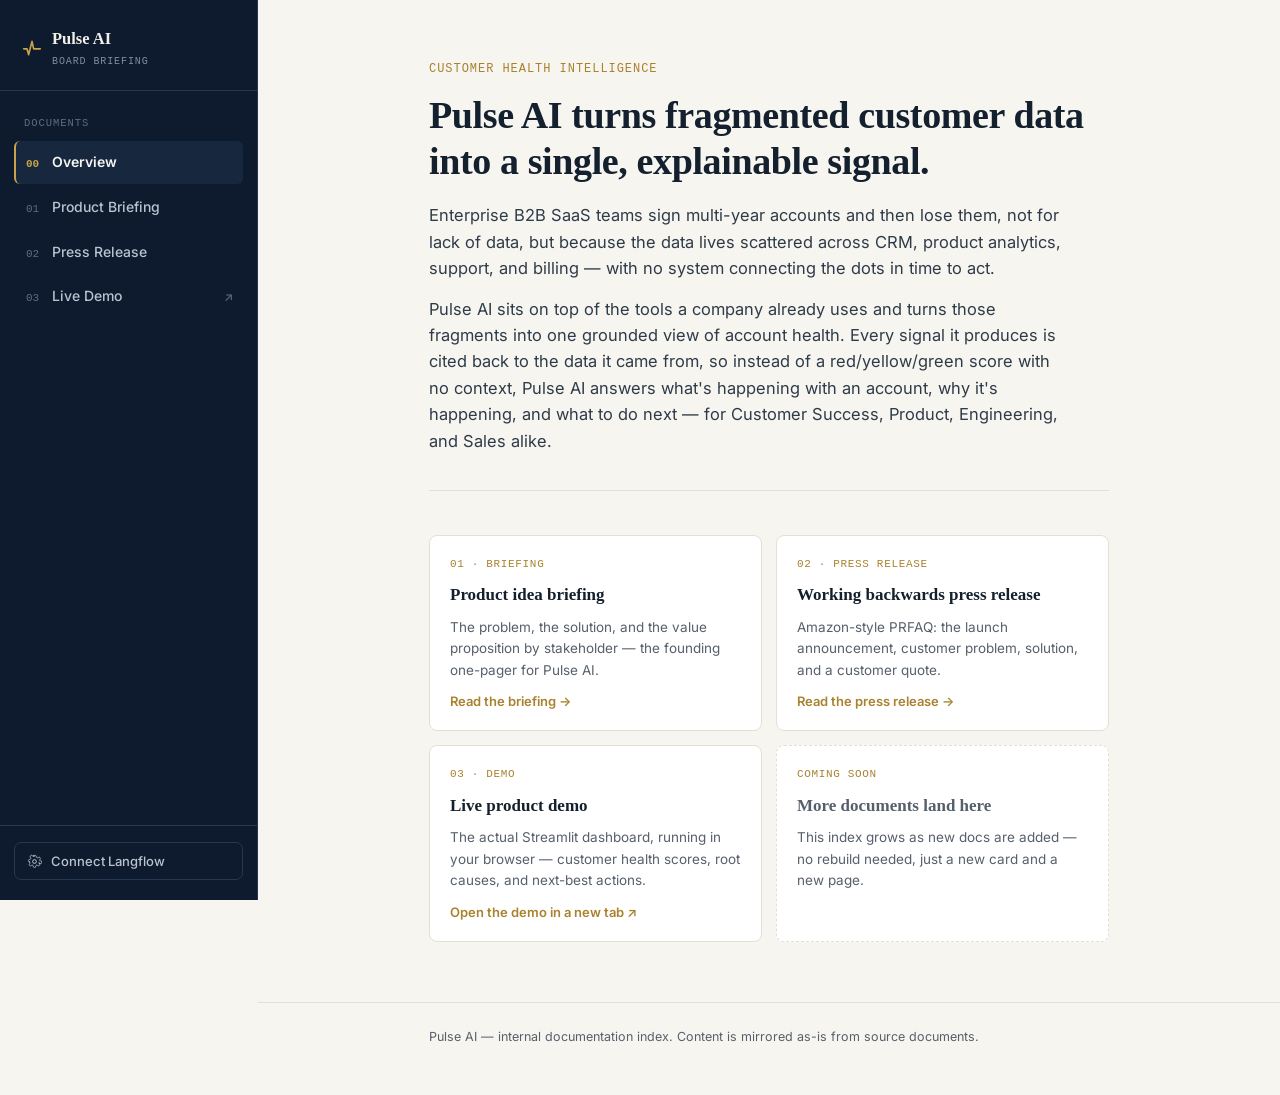
==== index.html @ 13976ab0 "Initial commit — Pulse AI v3.0 - Streamlit dashboard with RAG-backed account health reports - Doc si" ====
<!DOCTYPE html>
<html lang="en">
<head>
<meta charset="UTF-8" />
<meta name="viewport" content="width=device-width, initial-scale=1, shrink-to-fit=no" />
<title>Pulse AI — Board Briefing</title>
<meta name="description" content="Pulse AI is a Customer Health Intelligence platform for enterprise B2B SaaS — product briefing, press release, and live demo." />
<link rel="preconnect" href="https://fonts.googleapis.com">
<link rel="preconnect" href="https://fonts.gstatic.com" crossorigin>
<link href="https://fonts.googleapis.com/css2?family=Inter:wght@400;500;600&display=swap" rel="stylesheet">
<link rel="stylesheet" href="assets/css/style.css" />
</head>
<body>

<div class="mobile-topbar">
  <span class="brand-text">Pulse AI</span>
  <button class="sidebar-toggle" data-sidebar-toggle aria-label="Open navigation">
    <svg width="16" height="16" viewBox="0 0 24 24" fill="none"><path d="M3 6h18M3 12h18M3 18h18" stroke="currentColor" stroke-width="2" stroke-linecap="round"/></svg>
  </button>
</div>

<div class="shell">

  <aside class="sidebar">
    <div class="sidebar-brand">
      <svg class="brand-mark" viewBox="0 0 24 24" fill="none"><path d="M2 13h4l2 7 4-16 2 9h8" stroke-width="2" stroke-linecap="round" stroke-linejoin="round"/></svg>
      <div><span class="brand-text">Pulse AI</span><span class="brand-sub">Board briefing</span></div>
    </div>
    <nav class="sidebar-nav">
      <span class="nav-label">Documents</span>
      <a href="index.html" class="active"><span class="tab-num">00</span> Overview</a>
      <a href="pages/product-briefing.html"><span class="tab-num">01</span> Product Briefing</a>
      <a href="pages/press-release.html"><span class="tab-num">02</span> Press Release</a>
      <a href="app/stlite-runtime.html" target="_blank" rel="noopener"><span class="tab-num">03</span> Live Demo <span class="ext-ico">↗</span></a>
    </nav>
    <div class="sidebar-footer">
      <button class="settings-btn" data-settings-open type="button">
        <svg viewBox="0 0 24 24" fill="none"><circle cx="12" cy="12" r="3" stroke-width="1.6"/><path d="M19.4 13.5a1.7 1.7 0 0 0 .34 1.87l.06.06a2 2 0 1 1-2.83 2.83l-.06-.06a1.7 1.7 0 0 0-1.87-.34 1.7 1.7 0 0 0-1 1.56V19.6a2 2 0 1 1-4 0v-.1a1.7 1.7 0 0 0-1.1-1.56 1.7 1.7 0 0 0-1.87.34l-.06.06a2 2 0 1 1-2.83-2.83l.06-.06a1.7 1.7 0 0 0 .34-1.87 1.7 1.7 0 0 0-1.56-1H4.4a2 2 0 1 1 0-4h.1a1.7 1.7 0 0 0 1.56-1.1 1.7 1.7 0 0 0-.34-1.87l-.06-.06a2 2 0 1 1 2.83-2.83l.06.06a1.7 1.7 0 0 0 1.87.34H10a1.7 1.7 0 0 0 1-1.56V4.4a2 2 0 1 1 4 0v.1a1.7 1.7 0 0 0 1 1.56 1.7 1.7 0 0 0 1.87-.34l.06-.06a2 2 0 1 1 2.83 2.83l-.06.06a1.7 1.7 0 0 0-.34 1.87V10a1.7 1.7 0 0 0 1.56 1h.1a2 2 0 1 1 0 4h-.1a1.7 1.7 0 0 0-1.56 1Z" stroke-width="1.3"/></svg>
        Connect Langflow
      </button>
    </div>
  </aside>

  <main class="content">
    <div class="content-wrap">

      <div class="hero">
        <p class="eyebrow">Customer health intelligence</p>
        <h1>Pulse AI turns fragmented customer data into a single, explainable signal.</h1>
        <div class="overview-copy">
          <p>Enterprise B2B SaaS teams sign multi-year accounts and then lose them, not for lack of data, but because the data lives scattered across CRM, product analytics, support, and billing — with no system connecting the dots in time to act.</p>
          <p>Pulse AI sits on top of the tools a company already uses and turns those fragments into one grounded view of account health. Every signal it produces is cited back to the data it came from, so instead of a red/yellow/green score with no context, Pulse AI answers what's happening with an account, why it's happening, and what to do next — for Customer Success, Product, Engineering, and Sales alike.</p>
        </div>
        <hr class="hero-rule" />
      </div>

      <div class="doc-grid">
        <div class="doc-card">
          <span class="doc-kicker">01 · Briefing</span>
          <h3>Product idea briefing</h3>
          <p>The problem, the solution, and the value proposition by stakeholder — the founding one-pager for Pulse AI.</p>
          <span class="go">Read the briefing →</span>
          <a class="card-hit" href="pages/product-briefing.html" aria-label="Open product idea briefing"></a>
        </div>

        <div class="doc-card">
          <span class="doc-kicker">02 · Press release</span>
          <h3>Working backwards press release</h3>
          <p>Amazon-style PRFAQ: the launch announcement, customer problem, solution, and a customer quote.</p>
          <span class="go">Read the press release →</span>
          <a class="card-hit" href="pages/press-release.html" aria-label="Open working backwards press release"></a>
        </div>

        <div class="doc-card">
          <span class="doc-kicker">03 · Demo</span>
          <h3>Live product demo</h3>
          <p>The actual Streamlit dashboard, running in your browser — customer health scores, root causes, and next-best actions.</p>
          <span class="go">Open the demo in a new tab ↗</span>
          <a class="card-hit" href="app/stlite-runtime.html" target="_blank" rel="noopener" aria-label="Open live demo in a new tab"></a>
        </div>

        <div class="doc-card coming-soon">
          <span class="doc-kicker">Coming soon</span>
          <h3>More documents land here</h3>
          <p>This index grows as new docs are added — no rebuild needed, just a new card and a new page.</p>
        </div>
      </div>

    </div>

    <footer class="page-footer">
      <div class="content-wrap">Pulse AI — internal documentation index. Content is mirrored as-is from source documents.</div>
    </footer>
  </main>

</div>

<div class="modal-overlay" id="settings-overlay">
  <div class="modal">
    <div class="modal-head">
      <div>
        <h2>Connect Langflow</h2>
        <p>Point the live demo at your own Langflow instance so account summaries load for you.</p>
      </div>
      <button class="modal-close" data-settings-close aria-label="Close">&times;</button>
    </div>
    <div class="modal-body">
      <ol class="setup-steps">
        <li>Install and run Langflow locally (or on a server you control): <code>pip install langflow</code> then <code>langflow run</code>.</li>
        <li>Import the Pulse AI flow(s) and copy each flow's <strong>run URL</strong> — e.g. <code>http://localhost:7860/api/v1/run/&lt;flow-id&gt;</code> — one for the account summary flow, one for the portfolio flow.</li>
        <li>Copy your Langflow <strong>API key</strong> from Langflow's Settings → API Keys.</li>
        <li>In your Langflow instance, allow cross-origin requests (CORS) from this page's origin — otherwise your browser will block the calls.</li>
        <li>Paste all three values below and save. This only changes the app in your browser's memory, for this browser, and is never sent anywhere but your own Langflow server.</li>
      </ol>
      <div class="field-row">
        <div class="field">
          <label for="set-lf-url">Account-summary run URL</label>
          <input id="set-lf-url" type="text" placeholder="http://localhost:7860/api/v1/run/&lt;flow-id&gt;" />
        </div>
        <div class="field">
          <label for="set-lf-portfolio-url">Portfolio run URL</label>
          <input id="set-lf-portfolio-url" type="text" placeholder="http://localhost:7860/api/v1/run/&lt;flow-id&gt;" />
        </div>
      </div>
      <div class="field-row">
        <div class="field">
          <label for="set-lf-key">Langflow API key
            <span class="field-hint">Stored only in this browser's local storage — never sent to us.</span>
          </label>
          <input id="set-lf-key" type="password" placeholder="sk-..." autocomplete="off" />
        </div>
      </div>
    </div>
    <div class="modal-foot">
      <button class="btn primary" id="settings-save" type="button">Save connection</button>
      <button class="btn" id="settings-clear" type="button">Clear</button>
      <span class="settings-status" id="settings-modal-status"></span>
    </div>
  </div>
</div>

<script src="assets/js/site.js"></script>
</body>
</html>
---- assets/css/style.css ----
/* =========================================================================
   Pulse AI — Board Briefing theme
   Palette: deep navy binder, warm paper content, muted brass accent
   ========================================================================= */

:root {
  --navy:        #0E1B2E;
  --navy-soft:   #16273E;
  --navy-line:   #24384F;
  --paper:       #F7F5F0;
  --card:        #FFFFFF;
  --line:        #E2DFD5;
  --ink:         #14202E;
  --ink-soft:    #56606C;
  --brass:       #A9822F;
  --brass-soft:  #C9A24B;
  --brass-bg:    #FBF4E3;
  --slate:       #4A5A6B;
  --green-ok:    #1F7A5C;
  --red-risk:    #A23B2E;
  --amber:       #B0791E;

  --font-display: 'Georgia', 'Times New Roman', serif;
  --font-body:    'Inter', 'Segoe UI', sans-serif;
  --font-mono:    ui-monospace, 'Cascadia Code', 'Consolas', monospace;

  --sidebar-w: 258px;
}

* { box-sizing: border-box; }
html { scroll-behavior: smooth; }

body {
  margin: 0;
  background: var(--paper);
  color: var(--ink);
  font-family: var(--font-body);
  line-height: 1.6;
  -webkit-font-smoothing: antialiased;
}

a { color: var(--brass); text-decoration: none; }
a:hover { text-decoration: underline; }

button { font-family: inherit; }

/* ---------- shell / sidebar ---------- */
.shell {
  display: flex;
  min-height: 100vh;
}

.sidebar {
  width: var(--sidebar-w);
  flex-shrink: 0;
  background: var(--navy);
  color: #C9D3DE;
  position: sticky;
  top: 0;
  height: 100vh;
  display: flex;
  flex-direction: column;
  border-right: 1px solid var(--navy-line);
}

.sidebar-brand {
  display: flex;
  align-items: center;
  gap: 10px;
  padding: 26px 22px 20px;
  border-bottom: 1px solid var(--navy-line);
}
.brand-mark { width: 20px; height: 20px; flex-shrink: 0; }
.brand-mark path { stroke: var(--brass-soft); }
.sidebar-brand .brand-text {
  font-family: var(--font-display);
  font-weight: 600;
  font-size: 16.5px;
  color: #F2EFE8;
  line-height: 1.2;
}
.sidebar-brand .brand-sub {
  display: block;
  font-family: var(--font-mono);
  font-size: 10px;
  letter-spacing: 0.09em;
  text-transform: uppercase;
  color: #7E8CA0;
  margin-top: 2px;
}

.sidebar-nav {
  padding: 18px 14px;
  display: flex;
  flex-direction: column;
  gap: 2px;
}
.sidebar-nav .nav-label {
  font-family: var(--font-mono);
  font-size: 10.5px;
  letter-spacing: 0.09em;
  text-transform: uppercase;
  color: #5D6C81;
  padding: 6px 10px 8px;
}
.sidebar-nav a {
  display: flex;
  align-items: baseline;
  gap: 10px;
  color: #B9C3D1;
  font-size: 14px;
  font-weight: 500;
  padding: 10px 10px;
  border-radius: 6px;
  border-left: 2px solid transparent;
}
.sidebar-nav a .tab-num {
  font-family: var(--font-mono);
  font-size: 11px;
  color: #5D6C81;
  min-width: 16px;
}
.sidebar-nav a .ext-ico {
  margin-left: auto;
  font-size: 12px;
  color: #5D6C81;
}
.sidebar-nav a:hover .ext-ico { color: #B9C3D1; }
.sidebar-nav a:hover {
  background: var(--navy-soft);
  text-decoration: none;
  color: #F2EFE8;
}
.sidebar-nav a.active {
  background: var(--navy-soft);
  border-left-color: var(--brass-soft);
  color: #F7F5F0;
  font-weight: 600;
}
.sidebar-nav a.active .tab-num { color: var(--brass-soft); }

.sidebar-footer {
  margin-top: auto;
  padding: 16px 14px 20px;
  border-top: 1px solid var(--navy-line);
}
.settings-btn {
  width: 100%;
  display: flex;
  align-items: center;
  gap: 9px;
  background: transparent;
  border: 1px solid var(--navy-line);
  color: #B9C3D1;
  font-size: 13px;
  font-weight: 500;
  padding: 10px 12px;
  border-radius: 7px;
  cursor: pointer;
}
.settings-btn:hover { border-color: var(--brass-soft); color: #F2EFE8; }
.settings-btn svg { width: 15px; height: 15px; flex-shrink: 0; }
.settings-btn svg path, .settings-btn svg circle { stroke: currentColor; }

.sidebar-toggle {
  display: none;
}

/* ---------- content column ---------- */
.content {
  flex: 1;
  min-width: 0;
}
.content-wrap {
  max-width: 760px;
  margin: 0 auto;
  padding: 0 40px;
}
.content-wrap.demo-page {
  max-width: 1180px;
}

.mobile-topbar {
  display: none;
}

/* ---------- overview hero ---------- */
.hero { padding: 60px 0 36px; }
.eyebrow {
  font-family: var(--font-mono);
  font-size: 12px;
  letter-spacing: 0.08em;
  text-transform: uppercase;
  color: var(--brass);
  margin: 0 0 14px;
}
.hero h1 {
  font-family: var(--font-display);
  font-size: 38px;
  font-weight: 600;
  line-height: 1.2;
  margin: 0 0 18px;
  letter-spacing: -0.01em;
  color: var(--ink);
}
.hero .overview-copy p {
  font-size: 16.5px;
  color: #2E3B48;
  max-width: 64ch;
  margin: 0 0 14px;
}
.hero .overview-copy p:last-child { margin-bottom: 0; }
.hero-rule {
  border: none;
  border-top: 1px solid var(--line);
  margin: 36px 0 0;
}

/* ---------- stat strip on overview ---------- */
.stat-strip {
  display: grid;
  grid-template-columns: repeat(auto-fit, minmax(150px, 1fr));
  gap: 1px;
  background: var(--line);
  border: 1px solid var(--line);
  margin: 32px 0 8px;
  border-radius: 4px;
  overflow: hidden;
}
.stat-strip .stat {
  background: var(--card);
  padding: 18px 20px;
}
.stat .stat-num {
  font-family: var(--font-display);
  font-size: 24px;
  font-weight: 600;
  color: var(--ink);
}
.stat .stat-label {
  font-size: 12.5px;
  color: var(--ink-soft);
  margin-top: 4px;
}

/* ---------- doc index cards (overview) ---------- */
.doc-grid {
  display: grid;
  grid-template-columns: repeat(auto-fit, minmax(300px, 1fr));
  gap: 14px;
  margin: 8px 0 60px;
}
.doc-card {
  position: relative;
  background: var(--card);
  border: 1px solid var(--line);
  border-radius: 8px;
  padding: 20px 20px 18px;
  display: flex;
  flex-direction: column;
  gap: 8px;
  transition: border-color 0.15s ease, transform 0.15s ease;
}
.doc-card:hover { border-color: var(--brass-soft); transform: translateY(-1px); }
.doc-kicker {
  font-family: var(--font-mono);
  font-size: 11px;
  letter-spacing: 0.06em;
  text-transform: uppercase;
  color: var(--brass);
}
.doc-card h3 {
  font-family: var(--font-display);
  font-size: 17px;
  font-weight: 600;
  margin: 0;
  color: var(--ink);
}
.doc-card p { font-size: 13.5px; color: var(--ink-soft); margin: 0; flex-grow: 1; }
.doc-card .go { font-size: 13px; font-weight: 600; color: var(--brass); margin-top: 2px; }
.doc-card a.card-hit { position: absolute; inset: 0; }
.doc-card.coming-soon { border-style: dashed; color: var(--ink-soft); }
.doc-card.coming-soon h3 { color: var(--ink-soft); }

/* ---------- document page (briefing / press release) ---------- */
.doc-page { padding: 0 0 90px; }

.doc-cover {
  padding: 44px 0 26px;
  border-bottom: 2px solid var(--navy);
  margin-bottom: 8px;
}
.doc-cover .doc-kicker { margin-bottom: 12px; }
.doc-cover h1 {
  font-family: var(--font-display);
  font-size: 27px;
  font-weight: 600;
  margin: 0 0 10px;
  color: var(--ink);
  line-height: 1.3;
}
.doc-meta {
  font-size: 12.5px;
  color: var(--ink-soft);
  font-family: var(--font-mono);
}
.doc-meta code {
  font-family: var(--font-mono);
  background: var(--brass-bg);
  padding: 1px 5px;
  border-radius: 3px;
}

/* mini table of contents */
.doc-toc {
  background: var(--card);
  border: 1px solid var(--line);
  border-radius: 8px;
  padding: 16px 20px;
  margin: 26px 0 8px;
}
.doc-toc .toc-label {
  font-family: var(--font-mono);
  font-size: 10.5px;
  letter-spacing: 0.08em;
  text-transform: uppercase;
  color: var(--ink-soft);
  margin: 0 0 10px;
}
.doc-toc ol { margin: 0; padding-left: 0; list-style: none; }
.doc-toc li { margin: 0; }
.doc-toc a {
  display: block;
  padding: 5px 0;
  font-size: 14px;
  color: var(--ink);
  font-weight: 500;
}
.doc-toc a:hover { color: var(--brass); text-decoration: none; }

.doc-body { font-size: 16px; padding-top: 8px; }
.doc-body .doc-title-block {
  padding: 4px 0 8px;
  margin-bottom: 6px;
}
.doc-body .doc-title-block .dt-title {
  font-family: var(--font-display);
  font-size: 15px;
  font-weight: 600;
  color: var(--ink-soft);
}
.doc-body .doc-title-block .dt-sub {
  font-size: 13.5px;
  color: var(--ink-soft);
  font-style: italic;
}

.doc-body h2 {
  font-family: var(--font-display);
  font-size: 22px;
  font-weight: 600;
  color: var(--ink);
  margin: 2.4em 0 0.7em;
  padding-top: 0.6em;
  border-top: 1px solid var(--line);
  scroll-margin-top: 20px;
}
.doc-body > h2:first-of-type { border-top: none; padding-top: 0; margin-top: 1.2em; }
.doc-body h3 {
  font-family: var(--font-display);
  font-size: 17px;
  font-weight: 600;
  color: var(--ink);
  margin: 1.8em 0 0.6em;
  scroll-margin-top: 20px;
}
.doc-body p { margin: 1em 0; color: #24344A; }
.doc-body strong { color: var(--ink); }
.doc-body ul, .doc-body ol { padding-left: 1.3em; }
.doc-body li { margin: 0.6em 0; }
.doc-body li strong { color: var(--ink); }

.doc-body table {
  width: 100%;
  border-collapse: collapse;
  margin: 1.6em 0;
  font-size: 13.5px;
  border: 1px solid var(--line);
}
.doc-body th, .doc-body td {
  border: 1px solid var(--line);
  padding: 11px 13px;
  text-align: left;
  vertical-align: top;
}
.doc-body th {
  background: var(--navy);
  color: #F2EFE8;
  font-family: var(--font-display);
  font-weight: 600;
  border-color: var(--navy);
}
.doc-body tr:nth-child(even) td { background: #FBFAF6; }

.doc-body blockquote {
  border-left: 3px solid var(--brass-soft);
  margin: 1.8em 0;
  padding: 0.3em 0 0.3em 1.3em;
  color: var(--ink);
  font-family: var(--font-display);
  font-size: 17px;
  font-style: italic;
}
.doc-body blockquote strong { display: block; margin-top: 0.6em; font-family: var(--font-body); font-size: 13.5px; font-style: normal; color: var(--ink-soft); }

.doc-body hr { border: none; border-top: 1px solid var(--line); margin: 2.4em 0; }
.doc-body code {
  font-family: var(--font-mono);
  background: var(--brass-bg);
  padding: 0.15em 0.4em;
  border-radius: 4px;
  font-size: 0.9em;
}

.press-headline {
  font-family: var(--font-display);
  font-size: 20px;
  font-weight: 600;
  color: var(--ink);
  line-height: 1.4;
  margin: 1.2em 0 1em;
  padding: 4px 0 4px 16px;
  border-left: 3px solid var(--navy);
}

/* appendix / collapsible */
.doc-appendix {
  margin-top: 2.4em;
  border: 1px solid var(--line);
  border-radius: 8px;
  background: var(--card);
  overflow: hidden;
}
.doc-appendix summary {
  cursor: pointer;
  list-style: none;
  padding: 15px 18px;
  font-family: var(--font-display);
  font-weight: 600;
  font-size: 15px;
  color: var(--ink);
  display: flex;
  align-items: center;
  justify-content: space-between;
  background: var(--paper);
}
.doc-appendix summary::-webkit-details-marker { display: none; }
.doc-appendix summary .caret { font-size: 12px; color: var(--ink-soft); transition: transform 0.15s ease; }
.doc-appendix[open] summary .caret { transform: rotate(90deg); }
.doc-appendix summary .hint { font-family: var(--font-body); font-weight: 400; font-size: 12.5px; color: var(--ink-soft); }
.doc-appendix .appendix-body { padding: 6px 22px 22px; font-size: 14px; }
.doc-appendix .appendix-body p { margin: 0.8em 0; color: #3A4756; }
.doc-appendix .appendix-body h2:first-of-type { display: none; }

.source-note {
  margin-top: 44px;
  padding: 14px 16px;
  background: var(--card);
  border: 1px solid var(--line);
  border-radius: 8px;
  font-size: 13px;
  color: var(--ink-soft);
  display: flex;
  gap: 10px;
  align-items: flex-start;
}

/* ---------- badges / buttons ---------- */
.btn {
  display: inline-flex;
  align-items: center;
  gap: 6px;
  font-size: 14px;
  font-weight: 600;
  padding: 10px 18px;
  border-radius: 6px;
  border: 1px solid var(--line);
  background: var(--card);
  color: var(--ink);
  cursor: pointer;
}
.btn:hover { border-color: var(--brass-soft); text-decoration: none; color: var(--brass); }
.btn.primary {
  background: var(--navy);
  border-color: var(--navy);
  color: #fff;
}
.btn.primary:hover { background: #1B3050; border-color: #1B3050; color: #fff; }
.btn:disabled { opacity: 0.55; cursor: default; }

.tag {
  display: inline-block;
  font-family: var(--font-mono);
  font-size: 11px;
  padding: 3px 8px;
  border-radius: 5px;
  background: var(--brass-bg);
  color: var(--brass);
  border: 1px solid #EEDCAE;
}
.tag.warn { background: #FDEFE9; color: #8A3A1F; border-color: #F4C7AE; }

/* ---------- footer ---------- */
.page-footer {
  border-top: 1px solid var(--line);
  padding: 24px 0 48px;
  font-size: 12.5px;
  color: var(--ink-soft);
}

/* ---------- demo page ---------- */
.callout {
  background: var(--card);
  border: 1px solid var(--line);
  border-left: 3px solid var(--amber);
  border-radius: 6px;
  padding: 16px 18px;
  font-size: 14px;
  color: #4A3A1F;
  margin: 22px 0;
}
.callout.info { border-left-color: var(--green-ok); color: #1A3F32; }

.demo-launch {
  background: var(--card);
  border: 1px solid var(--line);
  border-radius: 10px;
  padding: 46px 30px;
  text-align: center;
  margin: 26px auto;
  max-width: 640px;
}
.demo-launch .launch-icon {
  width: 42px; height: 42px;
  margin: 0 auto 16px;
  color: var(--navy);
}
.demo-launch h3 {
  font-family: var(--font-display);
  font-size: 19px;
  margin: 0 0 8px;
  color: var(--ink);
}
.demo-launch p {
  font-size: 14px;
  color: var(--ink-soft);
  max-width: 46ch;
  margin: 0 auto 20px;
}
.demo-launch-actions {
  display: flex;
  align-items: center;
  justify-content: center;
  gap: 10px;
  flex-wrap: wrap;
}
.demo-launch .btn.primary { padding: 12px 26px; font-size: 14.5px; }
.demo-launch .btn { padding: 12px 20px; font-size: 14px; }
.demo-launch .launch-note { display: block; margin-top: 14px; font-size: 12px; color: var(--ink-soft); }

.frame-toolbar {
  display: flex;
  justify-content: flex-end;
  margin: 0 0 8px;
}
.frame-toolbar .btn { padding: 8px 14px; font-size: 13px; }

.stlite-frame {
  border: 1px solid var(--line);
  border-radius: 10px;
  overflow: hidden;
  background: #fff;
  display: none;
}
.stlite-frame.is-visible { display: block; }
.stlite-iframe {
  width: 100%;
  height: 88vh;
  min-height: 780px;
  border: 0;
  display: block;
  background: #0E1B2E;
}
.stlite-iframe:fullscreen { min-height: 100vh; }
.stlite-loading {
  display: flex;
  flex-direction: column;
  align-items: center;
  justify-content: center;
  min-height: 340px;
  color: var(--ink-soft);
  font-size: 14px;
  gap: 12px;
  padding: 20px;
  text-align: center;
}
.stlite-loading .dot-pulse-row { display: flex; gap: 6px; }
.dot-pulse {
  width: 8px; height: 8px; border-radius: 50%;
  background: var(--brass);
  animation: dotpulse 1s ease-in-out infinite;
}
.dot-pulse:nth-child(2) { animation-delay: 0.15s; }
.dot-pulse:nth-child(3) { animation-delay: 0.3s; }
@keyframes dotpulse {
  0%, 100% { opacity: 0.3; transform: scale(0.8); }
  50% { opacity: 1; transform: scale(1.1); }
}
.stlite-loading .step-label { font-family: var(--font-mono); font-size: 12px; }

/* ---------- settings modal ---------- */
.modal-overlay {
  display: none;
  position: fixed;
  inset: 0;
  background: rgba(14, 27, 46, 0.55);
  z-index: 100;
  align-items: flex-start;
  justify-content: center;
  padding: 6vh 20px;
  overflow-y: auto;
}
.modal-overlay.is-open { display: flex; }
.modal {
  background: var(--card);
  border-radius: 12px;
  width: 100%;
  max-width: 560px;
  box-shadow: 0 20px 60px rgba(0,0,0,0.3);
  overflow: hidden;
}
.modal-head {
  display: flex;
  align-items: flex-start;
  justify-content: space-between;
  padding: 22px 24px 16px;
  border-bottom: 1px solid var(--line);
}
.modal-head h2 {
  font-family: var(--font-display);
  font-size: 19px;
  margin: 0 0 4px;
  color: var(--ink);
}
.modal-head p { font-size: 13px; color: var(--ink-soft); margin: 0; max-width: 42ch; }
.modal-close {
  background: none; border: none; cursor: pointer;
  color: var(--ink-soft); font-size: 20px; line-height: 1;
  padding: 4px;
}
.modal-close:hover { color: var(--ink); }
.modal-body { padding: 20px 24px 8px; max-height: 62vh; overflow-y: auto; }
.modal-foot {
  display: flex; align-items: center; gap: 10px;
  padding: 16px 24px 22px;
  border-top: 1px solid var(--line);
}

.setup-steps {
  background: var(--paper);
  border: 1px solid var(--line);
  border-radius: 8px;
  padding: 14px 16px 14px 34px;
  margin: 0 0 20px;
  font-size: 13px;
  color: #2E3B48;
}
.setup-steps li { margin: 6px 0; }
.setup-steps code {
  font-family: var(--font-mono);
  background: var(--brass-bg);
  padding: 1px 5px;
  border-radius: 3px;
  font-size: 0.92em;
}

.field-row { display: flex; gap: 12px; flex-wrap: wrap; margin-bottom: 14px; }
.field { flex: 1 1 260px; }
.field label {
  display: block;
  font-size: 12.5px;
  font-weight: 600;
  color: var(--slate);
  margin-bottom: 5px;
}
.field .field-hint { display: block; font-weight: 400; font-size: 11.5px; color: var(--ink-soft); margin-top: 3px; }
.field input {
  width: 100%;
  padding: 10px 11px;
  border: 1px solid var(--line);
  border-radius: 6px;
  font-size: 13px;
  font-family: var(--font-mono);
  background: var(--paper);
  color: var(--ink);
}
.field input:focus { outline: 2px solid var(--brass-soft); outline-offset: 1px; }
.settings-status { font-size: 13px; color: var(--ink-soft); }
.settings-status.ok { color: var(--green-ok); }

@media (max-width: 900px) {
  .shell { display: block; }
  .sidebar {
    position: fixed;
    left: 0; top: 0; bottom: 0;
    transform: translateX(-100%);
    transition: transform 0.2s ease;
    z-index: 90;
    width: 260px;
  }
  .sidebar.is-open { transform: translateX(0); }
  .mobile-topbar {
    display: flex;
    align-items: center;
    justify-content: space-between;
    background: var(--navy);
    color: #F2EFE8;
    padding: 14px 18px;
    position: sticky;
    top: 0;
    z-index: 40;
  }
  .mobile-topbar .brand-text { font-family: var(--font-display); font-weight: 600; font-size: 15px; }
  .sidebar-toggle {
    display: inline-flex;
    align-items: center;
    justify-content: center;
    background: transparent;
    border: 1px solid var(--navy-line);
    color: #F2EFE8;
    border-radius: 6px;
    width: 34px; height: 34px;
    cursor: pointer;
  }
  .content-wrap { padding: 0 22px; }
  .hero h1 { font-size: 30px; }
}
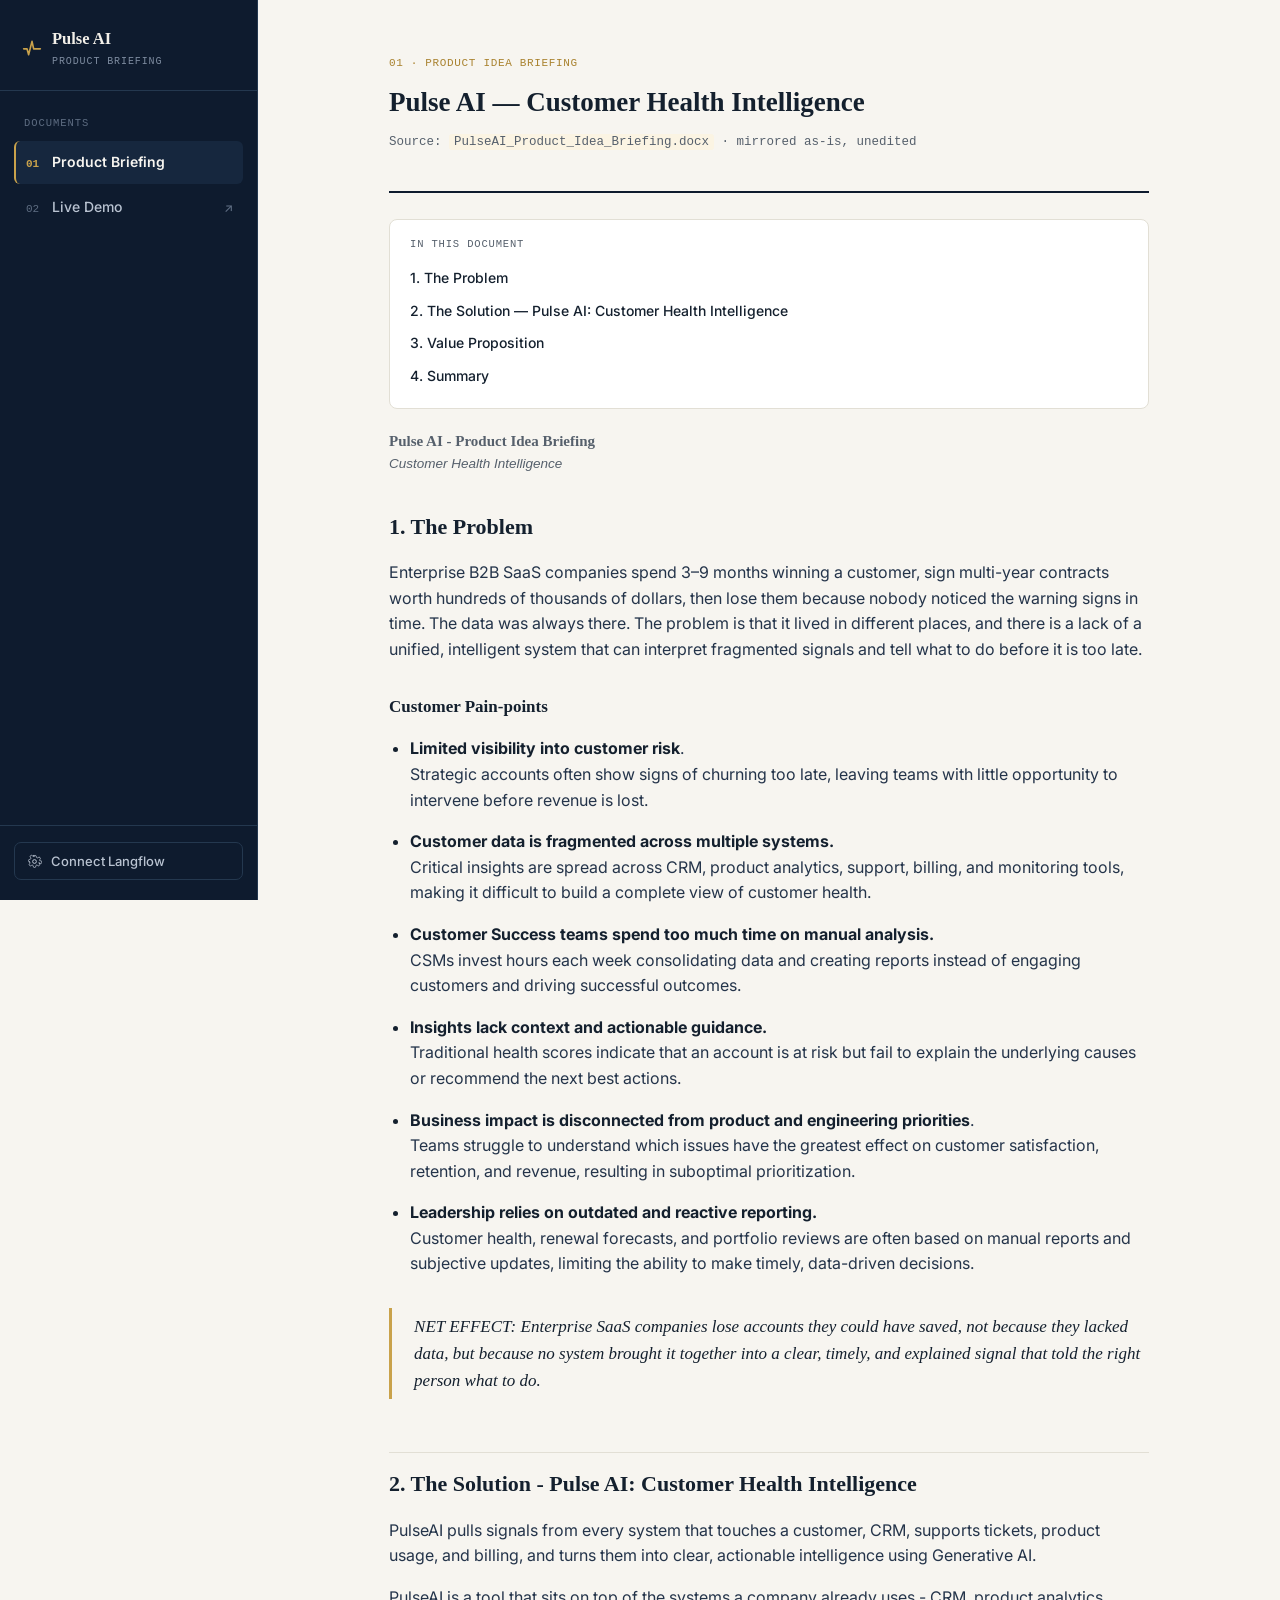
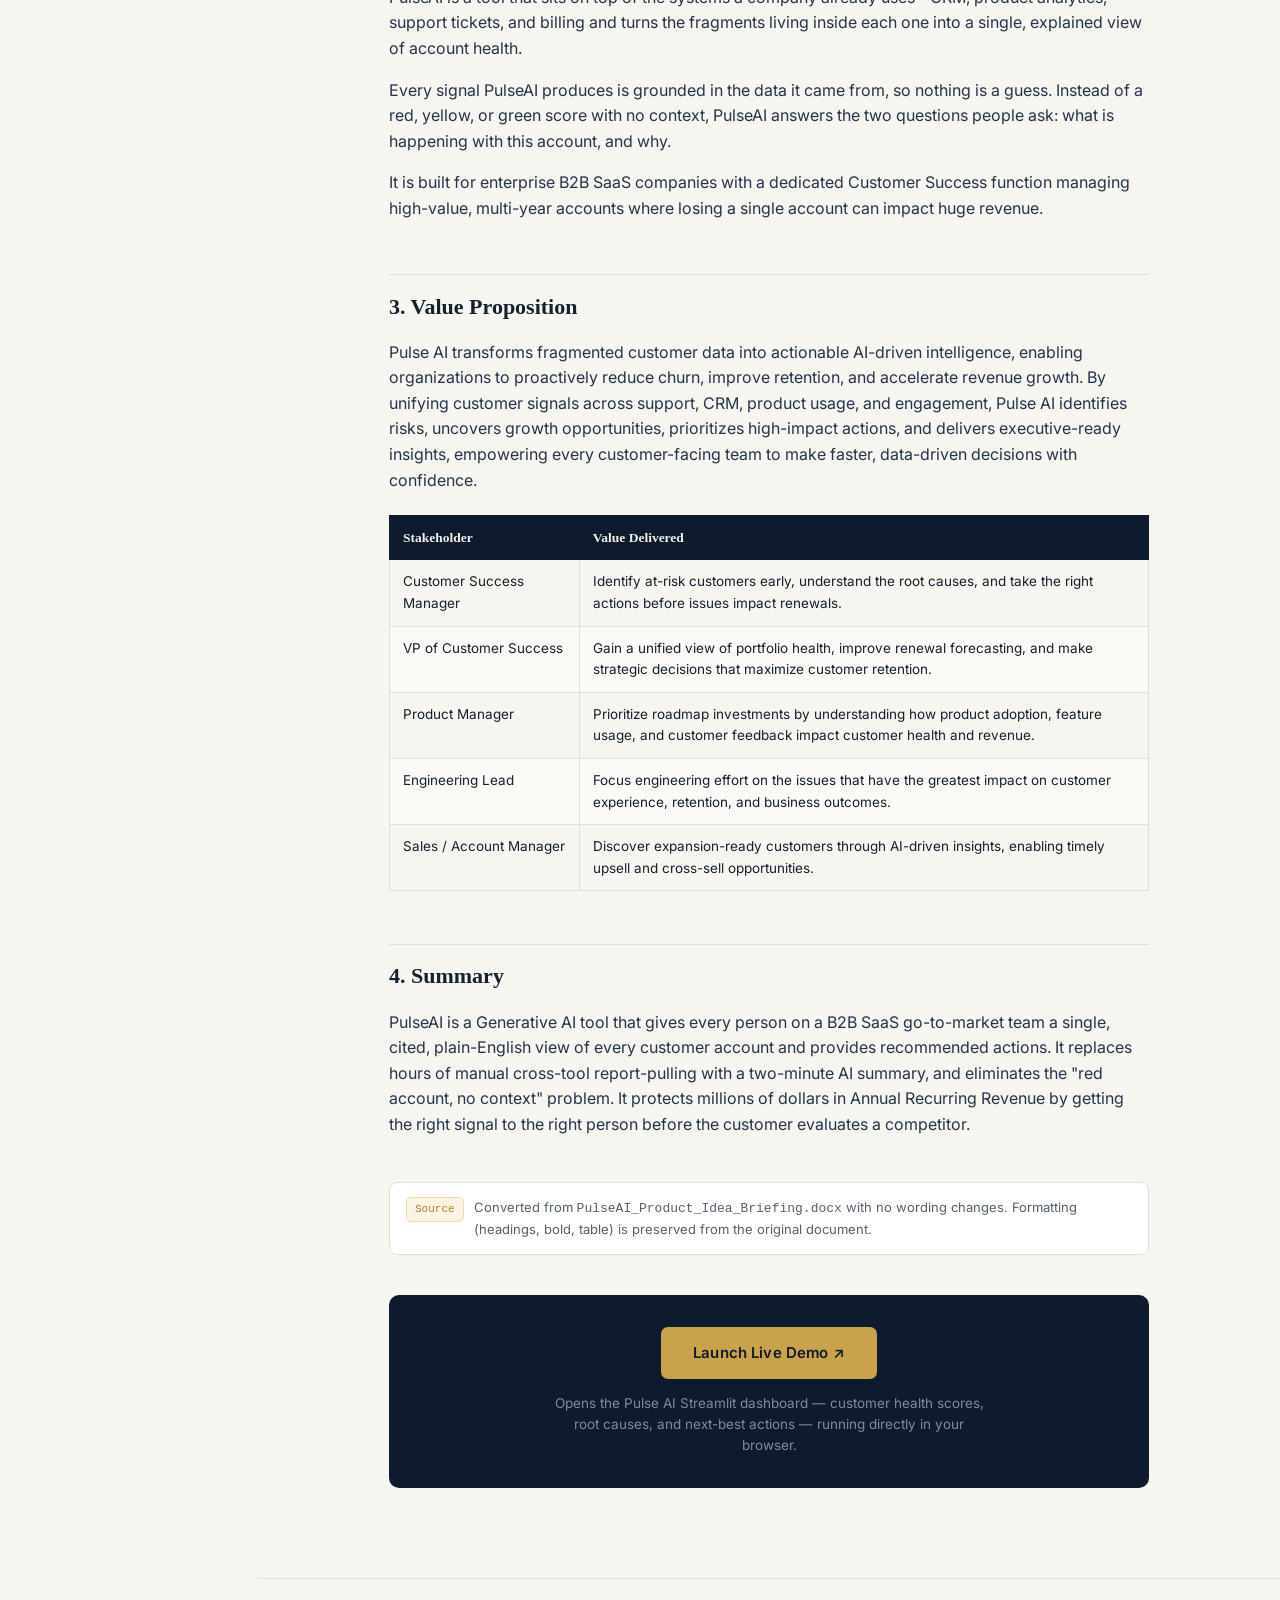
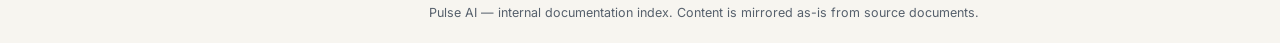
==== commit 0539c2e2: "Simplify flow: redirect index to product briefing, add Live Demo CTA button, remove overview/press-r" ====
--- a/index.html
+++ b/index.html
@@ -2,143 +2,10 @@
 <html lang="en">
 <head>
 <meta charset="UTF-8" />
-<meta name="viewport" content="width=device-width, initial-scale=1, shrink-to-fit=no" />
+<meta http-equiv="refresh" content="0; url=pages/product-briefing.html" />
 <title>Pulse AI — Board Briefing</title>
-<meta name="description" content="Pulse AI is a Customer Health Intelligence platform for enterprise B2B SaaS — product briefing, press release, and live demo." />
-<link rel="preconnect" href="https://fonts.googleapis.com">
-<link rel="preconnect" href="https://fonts.gstatic.com" crossorigin>
-<link href="https://fonts.googleapis.com/css2?family=Inter:wght@400;500;600&display=swap" rel="stylesheet">
-<link rel="stylesheet" href="assets/css/style.css" />
 </head>
 <body>
-
-<div class="mobile-topbar">
-  <span class="brand-text">Pulse AI</span>
-  <button class="sidebar-toggle" data-sidebar-toggle aria-label="Open navigation">
-    <svg width="16" height="16" viewBox="0 0 24 24" fill="none"><path d="M3 6h18M3 12h18M3 18h18" stroke="currentColor" stroke-width="2" stroke-linecap="round"/></svg>
-  </button>
-</div>
-
-<div class="shell">
-
-  <aside class="sidebar">
-    <div class="sidebar-brand">
-      <svg class="brand-mark" viewBox="0 0 24 24" fill="none"><path d="M2 13h4l2 7 4-16 2 9h8" stroke-width="2" stroke-linecap="round" stroke-linejoin="round"/></svg>
-      <div><span class="brand-text">Pulse AI</span><span class="brand-sub">Board briefing</span></div>
-    </div>
-    <nav class="sidebar-nav">
-      <span class="nav-label">Documents</span>
-      <a href="index.html" class="active"><span class="tab-num">00</span> Overview</a>
-      <a href="pages/product-briefing.html"><span class="tab-num">01</span> Product Briefing</a>
-      <a href="pages/press-release.html"><span class="tab-num">02</span> Press Release</a>
-      <a href="app/stlite-runtime.html" target="_blank" rel="noopener"><span class="tab-num">03</span> Live Demo <span class="ext-ico">↗</span></a>
-    </nav>
-    <div class="sidebar-footer">
-      <button class="settings-btn" data-settings-open type="button">
-        <svg viewBox="0 0 24 24" fill="none"><circle cx="12" cy="12" r="3" stroke-width="1.6"/><path d="M19.4 13.5a1.7 1.7 0 0 0 .34 1.87l.06.06a2 2 0 1 1-2.83 2.83l-.06-.06a1.7 1.7 0 0 0-1.87-.34 1.7 1.7 0 0 0-1 1.56V19.6a2 2 0 1 1-4 0v-.1a1.7 1.7 0 0 0-1.1-1.56 1.7 1.7 0 0 0-1.87.34l-.06.06a2 2 0 1 1-2.83-2.83l.06-.06a1.7 1.7 0 0 0 .34-1.87 1.7 1.7 0 0 0-1.56-1H4.4a2 2 0 1 1 0-4h.1a1.7 1.7 0 0 0 1.56-1.1 1.7 1.7 0 0 0-.34-1.87l-.06-.06a2 2 0 1 1 2.83-2.83l.06.06a1.7 1.7 0 0 0 1.87.34H10a1.7 1.7 0 0 0 1-1.56V4.4a2 2 0 1 1 4 0v.1a1.7 1.7 0 0 0 1 1.56 1.7 1.7 0 0 0 1.87-.34l.06-.06a2 2 0 1 1 2.83 2.83l-.06.06a1.7 1.7 0 0 0-.34 1.87V10a1.7 1.7 0 0 0 1.56 1h.1a2 2 0 1 1 0 4h-.1a1.7 1.7 0 0 0-1.56 1Z" stroke-width="1.3"/></svg>
-        Connect Langflow
-      </button>
-    </div>
-  </aside>
-
-  <main class="content">
-    <div class="content-wrap">
-
-      <div class="hero">
-        <p class="eyebrow">Customer health intelligence</p>
-        <h1>Pulse AI turns fragmented customer data into a single, explainable signal.</h1>
-        <div class="overview-copy">
-          <p>Enterprise B2B SaaS teams sign multi-year accounts and then lose them, not for lack of data, but because the data lives scattered across CRM, product analytics, support, and billing — with no system connecting the dots in time to act.</p>
-          <p>Pulse AI sits on top of the tools a company already uses and turns those fragments into one grounded view of account health. Every signal it produces is cited back to the data it came from, so instead of a red/yellow/green score with no context, Pulse AI answers what's happening with an account, why it's happening, and what to do next — for Customer Success, Product, Engineering, and Sales alike.</p>
-        </div>
-        <hr class="hero-rule" />
-      </div>
-
-      <div class="doc-grid">
-        <div class="doc-card">
-          <span class="doc-kicker">01 · Briefing</span>
-          <h3>Product idea briefing</h3>
-          <p>The problem, the solution, and the value proposition by stakeholder — the founding one-pager for Pulse AI.</p>
-          <span class="go">Read the briefing →</span>
-          <a class="card-hit" href="pages/product-briefing.html" aria-label="Open product idea briefing"></a>
-        </div>
-
-        <div class="doc-card">
-          <span class="doc-kicker">02 · Press release</span>
-          <h3>Working backwards press release</h3>
-          <p>Amazon-style PRFAQ: the launch announcement, customer problem, solution, and a customer quote.</p>
-          <span class="go">Read the press release →</span>
-          <a class="card-hit" href="pages/press-release.html" aria-label="Open working backwards press release"></a>
-        </div>
-
-        <div class="doc-card">
-          <span class="doc-kicker">03 · Demo</span>
-          <h3>Live product demo</h3>
-          <p>The actual Streamlit dashboard, running in your browser — customer health scores, root causes, and next-best actions.</p>
-          <span class="go">Open the demo in a new tab ↗</span>
-          <a class="card-hit" href="app/stlite-runtime.html" target="_blank" rel="noopener" aria-label="Open live demo in a new tab"></a>
-        </div>
-
-        <div class="doc-card coming-soon">
-          <span class="doc-kicker">Coming soon</span>
-          <h3>More documents land here</h3>
-          <p>This index grows as new docs are added — no rebuild needed, just a new card and a new page.</p>
-        </div>
-      </div>
-
-    </div>
-
-    <footer class="page-footer">
-      <div class="content-wrap">Pulse AI — internal documentation index. Content is mirrored as-is from source documents.</div>
-    </footer>
-  </main>
-
-</div>
-
-<div class="modal-overlay" id="settings-overlay">
-  <div class="modal">
-    <div class="modal-head">
-      <div>
-        <h2>Connect Langflow</h2>
-        <p>Point the live demo at your own Langflow instance so account summaries load for you.</p>
-      </div>
-      <button class="modal-close" data-settings-close aria-label="Close">&times;</button>
-    </div>
-    <div class="modal-body">
-      <ol class="setup-steps">
-        <li>Install and run Langflow locally (or on a server you control): <code>pip install langflow</code> then <code>langflow run</code>.</li>
-        <li>Import the Pulse AI flow(s) and copy each flow's <strong>run URL</strong> — e.g. <code>http://localhost:7860/api/v1/run/&lt;flow-id&gt;</code> — one for the account summary flow, one for the portfolio flow.</li>
-        <li>Copy your Langflow <strong>API key</strong> from Langflow's Settings → API Keys.</li>
-        <li>In your Langflow instance, allow cross-origin requests (CORS) from this page's origin — otherwise your browser will block the calls.</li>
-        <li>Paste all three values below and save. This only changes the app in your browser's memory, for this browser, and is never sent anywhere but your own Langflow server.</li>
-      </ol>
-      <div class="field-row">
-        <div class="field">
-          <label for="set-lf-url">Account-summary run URL</label>
-          <input id="set-lf-url" type="text" placeholder="http://localhost:7860/api/v1/run/&lt;flow-id&gt;" />
-        </div>
-        <div class="field">
-          <label for="set-lf-portfolio-url">Portfolio run URL</label>
-          <input id="set-lf-portfolio-url" type="text" placeholder="http://localhost:7860/api/v1/run/&lt;flow-id&gt;" />
-        </div>
-      </div>
-      <div class="field-row">
-        <div class="field">
-          <label for="set-lf-key">Langflow API key
-            <span class="field-hint">Stored only in this browser's local storage — never sent to us.</span>
-          </label>
-          <input id="set-lf-key" type="password" placeholder="sk-..." autocomplete="off" />
-        </div>
-      </div>
-    </div>
-    <div class="modal-foot">
-      <button class="btn primary" id="settings-save" type="button">Save connection</button>
-      <button class="btn" id="settings-clear" type="button">Clear</button>
-      <span class="settings-status" id="settings-modal-status"></span>
-    </div>
-  </div>
-</div>
-
-<script src="assets/js/site.js"></script>
+<p>Redirecting… <a href="pages/product-briefing.html">click here if not redirected</a></p>
 </body>
 </html>
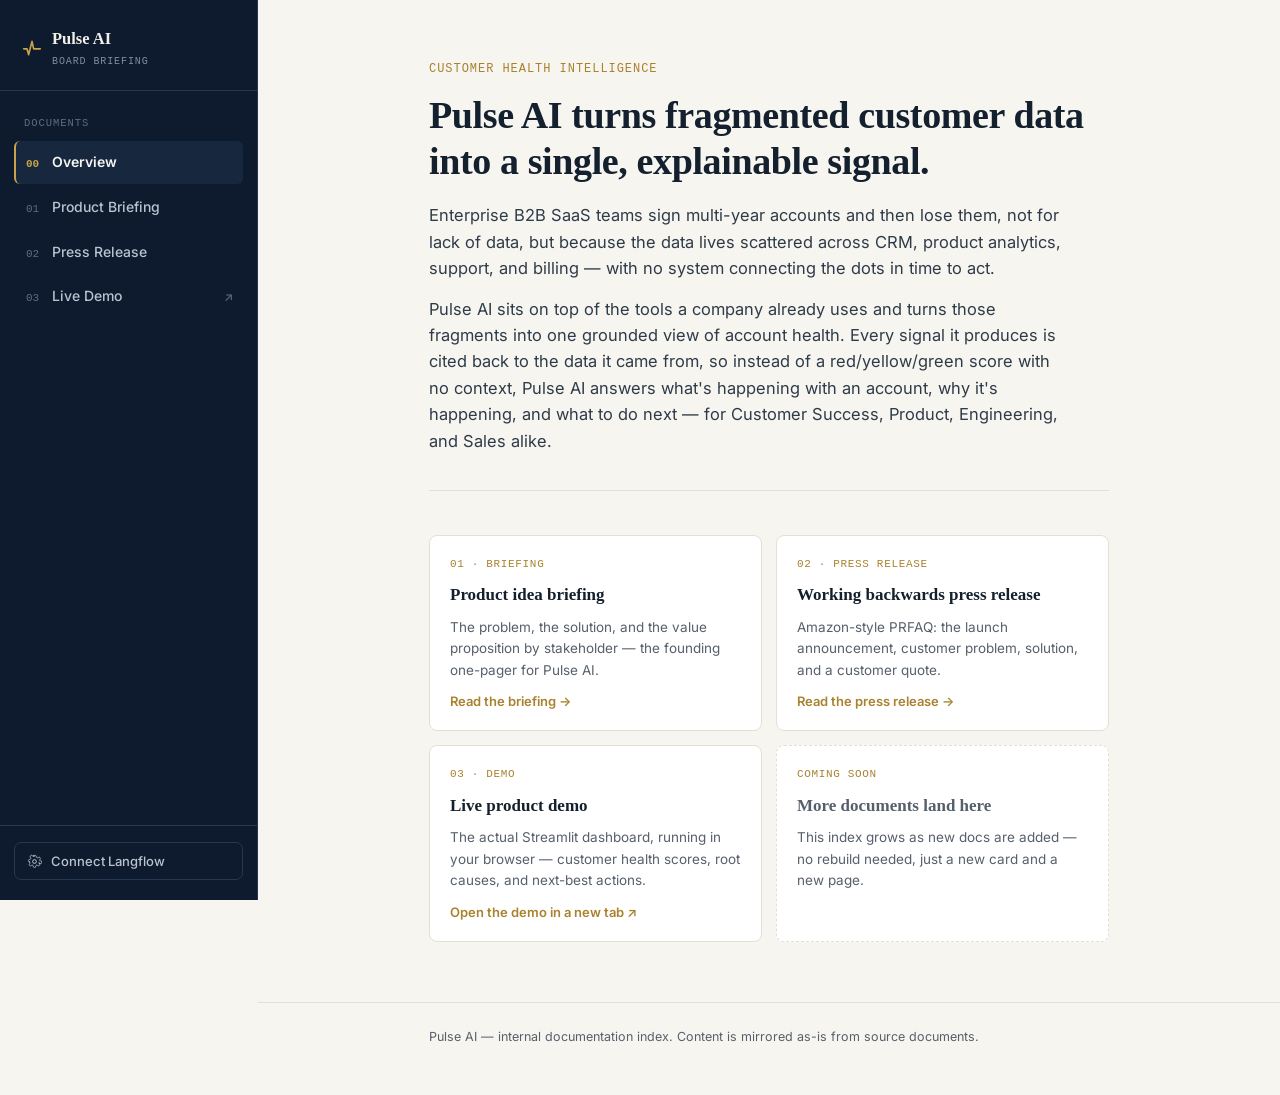
==== commit 000febea: "Revert to 492ec70 — restore original state before today's changes" ====
--- a/index.html
+++ b/index.html
@@ -2,10 +2,143 @@
 <html lang="en">
 <head>
 <meta charset="UTF-8" />
-<meta http-equiv="refresh" content="0; url=pages/product-briefing.html" />
+<meta name="viewport" content="width=device-width, initial-scale=1, shrink-to-fit=no" />
 <title>Pulse AI — Board Briefing</title>
+<meta name="description" content="Pulse AI is a Customer Health Intelligence platform for enterprise B2B SaaS — product briefing, press release, and live demo." />
+<link rel="preconnect" href="https://fonts.googleapis.com">
+<link rel="preconnect" href="https://fonts.gstatic.com" crossorigin>
+<link href="https://fonts.googleapis.com/css2?family=Inter:wght@400;500;600&display=swap" rel="stylesheet">
+<link rel="stylesheet" href="assets/css/style.css" />
 </head>
 <body>
-<p>Redirecting… <a href="pages/product-briefing.html">click here if not redirected</a></p>
+
+<div class="mobile-topbar">
+  <span class="brand-text">Pulse AI</span>
+  <button class="sidebar-toggle" data-sidebar-toggle aria-label="Open navigation">
+    <svg width="16" height="16" viewBox="0 0 24 24" fill="none"><path d="M3 6h18M3 12h18M3 18h18" stroke="currentColor" stroke-width="2" stroke-linecap="round"/></svg>
+  </button>
+</div>
+
+<div class="shell">
+
+  <aside class="sidebar">
+    <div class="sidebar-brand">
+      <svg class="brand-mark" viewBox="0 0 24 24" fill="none"><path d="M2 13h4l2 7 4-16 2 9h8" stroke-width="2" stroke-linecap="round" stroke-linejoin="round"/></svg>
+      <div><span class="brand-text">Pulse AI</span><span class="brand-sub">Board briefing</span></div>
+    </div>
+    <nav class="sidebar-nav">
+      <span class="nav-label">Documents</span>
+      <a href="index.html" class="active"><span class="tab-num">00</span> Overview</a>
+      <a href="pages/product-briefing.html"><span class="tab-num">01</span> Product Briefing</a>
+      <a href="pages/press-release.html"><span class="tab-num">02</span> Press Release</a>
+      <a href="app/stlite-runtime.html" target="_blank" rel="noopener"><span class="tab-num">03</span> Live Demo <span class="ext-ico">↗</span></a>
+    </nav>
+    <div class="sidebar-footer">
+      <button class="settings-btn" data-settings-open type="button">
+        <svg viewBox="0 0 24 24" fill="none"><circle cx="12" cy="12" r="3" stroke-width="1.6"/><path d="M19.4 13.5a1.7 1.7 0 0 0 .34 1.87l.06.06a2 2 0 1 1-2.83 2.83l-.06-.06a1.7 1.7 0 0 0-1.87-.34 1.7 1.7 0 0 0-1 1.56V19.6a2 2 0 1 1-4 0v-.1a1.7 1.7 0 0 0-1.1-1.56 1.7 1.7 0 0 0-1.87.34l-.06.06a2 2 0 1 1-2.83-2.83l.06-.06a1.7 1.7 0 0 0 .34-1.87 1.7 1.7 0 0 0-1.56-1H4.4a2 2 0 1 1 0-4h.1a1.7 1.7 0 0 0 1.56-1.1 1.7 1.7 0 0 0-.34-1.87l-.06-.06a2 2 0 1 1 2.83-2.83l.06.06a1.7 1.7 0 0 0 1.87.34H10a1.7 1.7 0 0 0 1-1.56V4.4a2 2 0 1 1 4 0v.1a1.7 1.7 0 0 0 1 1.56 1.7 1.7 0 0 0 1.87-.34l.06-.06a2 2 0 1 1 2.83 2.83l-.06.06a1.7 1.7 0 0 0-.34 1.87V10a1.7 1.7 0 0 0 1.56 1h.1a2 2 0 1 1 0 4h-.1a1.7 1.7 0 0 0-1.56 1Z" stroke-width="1.3"/></svg>
+        Connect Langflow
+      </button>
+    </div>
+  </aside>
+
+  <main class="content">
+    <div class="content-wrap">
+
+      <div class="hero">
+        <p class="eyebrow">Customer health intelligence</p>
+        <h1>Pulse AI turns fragmented customer data into a single, explainable signal.</h1>
+        <div class="overview-copy">
+          <p>Enterprise B2B SaaS teams sign multi-year accounts and then lose them, not for lack of data, but because the data lives scattered across CRM, product analytics, support, and billing — with no system connecting the dots in time to act.</p>
+          <p>Pulse AI sits on top of the tools a company already uses and turns those fragments into one grounded view of account health. Every signal it produces is cited back to the data it came from, so instead of a red/yellow/green score with no context, Pulse AI answers what's happening with an account, why it's happening, and what to do next — for Customer Success, Product, Engineering, and Sales alike.</p>
+        </div>
+        <hr class="hero-rule" />
+      </div>
+
+      <div class="doc-grid">
+        <div class="doc-card">
+          <span class="doc-kicker">01 · Briefing</span>
+          <h3>Product idea briefing</h3>
+          <p>The problem, the solution, and the value proposition by stakeholder — the founding one-pager for Pulse AI.</p>
+          <span class="go">Read the briefing →</span>
+          <a class="card-hit" href="pages/product-briefing.html" aria-label="Open product idea briefing"></a>
+        </div>
+
+        <div class="doc-card">
+          <span class="doc-kicker">02 · Press release</span>
+          <h3>Working backwards press release</h3>
+          <p>Amazon-style PRFAQ: the launch announcement, customer problem, solution, and a customer quote.</p>
+          <span class="go">Read the press release →</span>
+          <a class="card-hit" href="pages/press-release.html" aria-label="Open working backwards press release"></a>
+        </div>
+
+        <div class="doc-card">
+          <span class="doc-kicker">03 · Demo</span>
+          <h3>Live product demo</h3>
+          <p>The actual Streamlit dashboard, running in your browser — customer health scores, root causes, and next-best actions.</p>
+          <span class="go">Open the demo in a new tab ↗</span>
+          <a class="card-hit" href="app/stlite-runtime.html" target="_blank" rel="noopener" aria-label="Open live demo in a new tab"></a>
+        </div>
+
+        <div class="doc-card coming-soon">
+          <span class="doc-kicker">Coming soon</span>
+          <h3>More documents land here</h3>
+          <p>This index grows as new docs are added — no rebuild needed, just a new card and a new page.</p>
+        </div>
+      </div>
+
+    </div>
+
+    <footer class="page-footer">
+      <div class="content-wrap">Pulse AI — internal documentation index. Content is mirrored as-is from source documents.</div>
+    </footer>
+  </main>
+
+</div>
+
+<div class="modal-overlay" id="settings-overlay">
+  <div class="modal">
+    <div class="modal-head">
+      <div>
+        <h2>Connect Langflow</h2>
+        <p>Point the live demo at your own Langflow instance so account summaries load for you.</p>
+      </div>
+      <button class="modal-close" data-settings-close aria-label="Close">&times;</button>
+    </div>
+    <div class="modal-body">
+      <ol class="setup-steps">
+        <li>Install and run Langflow locally (or on a server you control): <code>pip install langflow</code> then <code>langflow run</code>.</li>
+        <li>Import the Pulse AI flow(s) and copy each flow's <strong>run URL</strong> — e.g. <code>http://localhost:7860/api/v1/run/&lt;flow-id&gt;</code> — one for the account summary flow, one for the portfolio flow.</li>
+        <li>Copy your Langflow <strong>API key</strong> from Langflow's Settings → API Keys.</li>
+        <li>In your Langflow instance, allow cross-origin requests (CORS) from this page's origin — otherwise your browser will block the calls.</li>
+        <li>Paste all three values below and save. This only changes the app in your browser's memory, for this browser, and is never sent anywhere but your own Langflow server.</li>
+      </ol>
+      <div class="field-row">
+        <div class="field">
+          <label for="set-lf-url">Account-summary run URL</label>
+          <input id="set-lf-url" type="text" placeholder="http://localhost:7860/api/v1/run/&lt;flow-id&gt;" />
+        </div>
+        <div class="field">
+          <label for="set-lf-portfolio-url">Portfolio run URL</label>
+          <input id="set-lf-portfolio-url" type="text" placeholder="http://localhost:7860/api/v1/run/&lt;flow-id&gt;" />
+        </div>
+      </div>
+      <div class="field-row">
+        <div class="field">
+          <label for="set-lf-key">Langflow API key
+            <span class="field-hint">Stored only in this browser's local storage — never sent to us.</span>
+          </label>
+          <input id="set-lf-key" type="password" placeholder="sk-..." autocomplete="off" />
+        </div>
+      </div>
+    </div>
+    <div class="modal-foot">
+      <button class="btn primary" id="settings-save" type="button">Save connection</button>
+      <button class="btn" id="settings-clear" type="button">Clear</button>
+      <span class="settings-status" id="settings-modal-status"></span>
+    </div>
+  </div>
+</div>
+
+<script src="assets/js/site.js"></script>
 </body>
 </html>
--- a/assets/css/style.css
+++ b/assets/css/style.css
@@ -0,0 +1,747 @@
+/* =========================================================================
+   Pulse AI — Board Briefing theme
+   Palette: deep navy binder, warm paper content, muted brass accent
+   ========================================================================= */
+
+:root {
+  --navy:        #0E1B2E;
+  --navy-soft:   #16273E;
+  --navy-line:   #24384F;
+  --paper:       #F7F5F0;
+  --card:        #FFFFFF;
+  --line:        #E2DFD5;
+  --ink:         #14202E;
+  --ink-soft:    #56606C;
+  --brass:       #A9822F;
+  --brass-soft:  #C9A24B;
+  --brass-bg:    #FBF4E3;
+  --slate:       #4A5A6B;
+  --green-ok:    #1F7A5C;
+  --red-risk:    #A23B2E;
+  --amber:       #B0791E;
+
+  --font-display: 'Georgia', 'Times New Roman', serif;
+  --font-body:    'Inter', 'Segoe UI', sans-serif;
+  --font-mono:    ui-monospace, 'Cascadia Code', 'Consolas', monospace;
+
+  --sidebar-w: 258px;
+}
+
+* { box-sizing: border-box; }
+html { scroll-behavior: smooth; }
+
+body {
+  margin: 0;
+  background: var(--paper);
+  color: var(--ink);
+  font-family: var(--font-body);
+  line-height: 1.6;
+  -webkit-font-smoothing: antialiased;
+}
+
+a { color: var(--brass); text-decoration: none; }
+a:hover { text-decoration: underline; }
+
+button { font-family: inherit; }
+
+/* ---------- shell / sidebar ---------- */
+.shell {
+  display: flex;
+  min-height: 100vh;
+}
+
+.sidebar {
+  width: var(--sidebar-w);
+  flex-shrink: 0;
+  background: var(--navy);
+  color: #C9D3DE;
+  position: sticky;
+  top: 0;
+  height: 100vh;
+  display: flex;
+  flex-direction: column;
+  border-right: 1px solid var(--navy-line);
+}
+
+.sidebar-brand {
+  display: flex;
+  align-items: center;
+  gap: 10px;
+  padding: 26px 22px 20px;
+  border-bottom: 1px solid var(--navy-line);
+}
+.brand-mark { width: 20px; height: 20px; flex-shrink: 0; }
+.brand-mark path { stroke: var(--brass-soft); }
+.sidebar-brand .brand-text {
+  font-family: var(--font-display);
+  font-weight: 600;
+  font-size: 16.5px;
+  color: #F2EFE8;
+  line-height: 1.2;
+}
+.sidebar-brand .brand-sub {
+  display: block;
+  font-family: var(--font-mono);
+  font-size: 10px;
+  letter-spacing: 0.09em;
+  text-transform: uppercase;
+  color: #7E8CA0;
+  margin-top: 2px;
+}
+
+.sidebar-nav {
+  padding: 18px 14px;
+  display: flex;
+  flex-direction: column;
+  gap: 2px;
+}
+.sidebar-nav .nav-label {
+  font-family: var(--font-mono);
+  font-size: 10.5px;
+  letter-spacing: 0.09em;
+  text-transform: uppercase;
+  color: #5D6C81;
+  padding: 6px 10px 8px;
+}
+.sidebar-nav a {
+  display: flex;
+  align-items: baseline;
+  gap: 10px;
+  color: #B9C3D1;
+  font-size: 14px;
+  font-weight: 500;
+  padding: 10px 10px;
+  border-radius: 6px;
+  border-left: 2px solid transparent;
+}
+.sidebar-nav a .tab-num {
+  font-family: var(--font-mono);
+  font-size: 11px;
+  color: #5D6C81;
+  min-width: 16px;
+}
+.sidebar-nav a .ext-ico {
+  margin-left: auto;
+  font-size: 12px;
+  color: #5D6C81;
+}
+.sidebar-nav a:hover .ext-ico { color: #B9C3D1; }
+.sidebar-nav a:hover {
+  background: var(--navy-soft);
+  text-decoration: none;
+  color: #F2EFE8;
+}
+.sidebar-nav a.active {
+  background: var(--navy-soft);
+  border-left-color: var(--brass-soft);
+  color: #F7F5F0;
+  font-weight: 600;
+}
+.sidebar-nav a.active .tab-num { color: var(--brass-soft); }
+
+.sidebar-footer {
+  margin-top: auto;
+  padding: 16px 14px 20px;
+  border-top: 1px solid var(--navy-line);
+}
+.settings-btn {
+  width: 100%;
+  display: flex;
+  align-items: center;
+  gap: 9px;
+  background: transparent;
+  border: 1px solid var(--navy-line);
+  color: #B9C3D1;
+  font-size: 13px;
+  font-weight: 500;
+  padding: 10px 12px;
+  border-radius: 7px;
+  cursor: pointer;
+}
+.settings-btn:hover { border-color: var(--brass-soft); color: #F2EFE8; }
+.settings-btn svg { width: 15px; height: 15px; flex-shrink: 0; }
+.settings-btn svg path, .settings-btn svg circle { stroke: currentColor; }
+
+.sidebar-toggle {
+  display: none;
+}
+
+/* ---------- content column ---------- */
+.content {
+  flex: 1;
+  min-width: 0;
+}
+.content-wrap {
+  max-width: 760px;
+  margin: 0 auto;
+  padding: 0 40px;
+}
+.content-wrap.demo-page {
+  max-width: 1180px;
+}
+
+.mobile-topbar {
+  display: none;
+}
+
+/* ---------- overview hero ---------- */
+.hero { padding: 60px 0 36px; }
+.eyebrow {
+  font-family: var(--font-mono);
+  font-size: 12px;
+  letter-spacing: 0.08em;
+  text-transform: uppercase;
+  color: var(--brass);
+  margin: 0 0 14px;
+}
+.hero h1 {
+  font-family: var(--font-display);
+  font-size: 38px;
+  font-weight: 600;
+  line-height: 1.2;
+  margin: 0 0 18px;
+  letter-spacing: -0.01em;
+  color: var(--ink);
+}
+.hero .overview-copy p {
+  font-size: 16.5px;
+  color: #2E3B48;
+  max-width: 64ch;
+  margin: 0 0 14px;
+}
+.hero .overview-copy p:last-child { margin-bottom: 0; }
+.hero-rule {
+  border: none;
+  border-top: 1px solid var(--line);
+  margin: 36px 0 0;
+}
+
+/* ---------- stat strip on overview ---------- */
+.stat-strip {
+  display: grid;
+  grid-template-columns: repeat(auto-fit, minmax(150px, 1fr));
+  gap: 1px;
+  background: var(--line);
+  border: 1px solid var(--line);
+  margin: 32px 0 8px;
+  border-radius: 4px;
+  overflow: hidden;
+}
+.stat-strip .stat {
+  background: var(--card);
+  padding: 18px 20px;
+}
+.stat .stat-num {
+  font-family: var(--font-display);
+  font-size: 24px;
+  font-weight: 600;
+  color: var(--ink);
+}
+.stat .stat-label {
+  font-size: 12.5px;
+  color: var(--ink-soft);
+  margin-top: 4px;
+}
+
+/* ---------- doc index cards (overview) ---------- */
+.doc-grid {
+  display: grid;
+  grid-template-columns: repeat(auto-fit, minmax(300px, 1fr));
+  gap: 14px;
+  margin: 8px 0 60px;
+}
+.doc-card {
+  position: relative;
+  background: var(--card);
+  border: 1px solid var(--line);
+  border-radius: 8px;
+  padding: 20px 20px 18px;
+  display: flex;
+  flex-direction: column;
+  gap: 8px;
+  transition: border-color 0.15s ease, transform 0.15s ease;
+}
+.doc-card:hover { border-color: var(--brass-soft); transform: translateY(-1px); }
+.doc-kicker {
+  font-family: var(--font-mono);
+  font-size: 11px;
+  letter-spacing: 0.06em;
+  text-transform: uppercase;
+  color: var(--brass);
+}
+.doc-card h3 {
+  font-family: var(--font-display);
+  font-size: 17px;
+  font-weight: 600;
+  margin: 0;
+  color: var(--ink);
+}
+.doc-card p { font-size: 13.5px; color: var(--ink-soft); margin: 0; flex-grow: 1; }
+.doc-card .go { font-size: 13px; font-weight: 600; color: var(--brass); margin-top: 2px; }
+.doc-card a.card-hit { position: absolute; inset: 0; }
+.doc-card.coming-soon { border-style: dashed; color: var(--ink-soft); }
+.doc-card.coming-soon h3 { color: var(--ink-soft); }
+
+/* ---------- document page (briefing / press release) ---------- */
+.doc-page { padding: 0 0 90px; }
+
+.doc-cover {
+  padding: 44px 0 26px;
+  border-bottom: 2px solid var(--navy);
+  margin-bottom: 8px;
+}
+.doc-cover .doc-kicker { margin-bottom: 12px; }
+.doc-cover h1 {
+  font-family: var(--font-display);
+  font-size: 27px;
+  font-weight: 600;
+  margin: 0 0 10px;
+  color: var(--ink);
+  line-height: 1.3;
+}
+.doc-meta {
+  font-size: 12.5px;
+  color: var(--ink-soft);
+  font-family: var(--font-mono);
+}
+.doc-meta code {
+  font-family: var(--font-mono);
+  background: var(--brass-bg);
+  padding: 1px 5px;
+  border-radius: 3px;
+}
+
+/* mini table of contents */
+.doc-toc {
+  background: var(--card);
+  border: 1px solid var(--line);
+  border-radius: 8px;
+  padding: 16px 20px;
+  margin: 26px 0 8px;
+}
+.doc-toc .toc-label {
+  font-family: var(--font-mono);
+  font-size: 10.5px;
+  letter-spacing: 0.08em;
+  text-transform: uppercase;
+  color: var(--ink-soft);
+  margin: 0 0 10px;
+}
+.doc-toc ol { margin: 0; padding-left: 0; list-style: none; }
+.doc-toc li { margin: 0; }
+.doc-toc a {
+  display: block;
+  padding: 5px 0;
+  font-size: 14px;
+  color: var(--ink);
+  font-weight: 500;
+}
+.doc-toc a:hover { color: var(--brass); text-decoration: none; }
+
+.doc-body { font-size: 16px; padding-top: 8px; }
+.doc-body .doc-title-block {
+  padding: 4px 0 8px;
+  margin-bottom: 6px;
+}
+.doc-body .doc-title-block .dt-title {
+  font-family: var(--font-display);
+  font-size: 15px;
+  font-weight: 600;
+  color: var(--ink-soft);
+}
+.doc-body .doc-title-block .dt-sub {
+  font-size: 13.5px;
+  color: var(--ink-soft);
+  font-style: italic;
+}
+
+.doc-body h2 {
+  font-family: var(--font-display);
+  font-size: 22px;
+  font-weight: 600;
+  color: var(--ink);
+  margin: 2.4em 0 0.7em;
+  padding-top: 0.6em;
+  border-top: 1px solid var(--line);
+  scroll-margin-top: 20px;
+}
+.doc-body > h2:first-of-type { border-top: none; padding-top: 0; margin-top: 1.2em; }
+.doc-body h3 {
+  font-family: var(--font-display);
+  font-size: 17px;
+  font-weight: 600;
+  color: var(--ink);
+  margin: 1.8em 0 0.6em;
+  scroll-margin-top: 20px;
+}
+.doc-body p { margin: 1em 0; color: #24344A; }
+.doc-body strong { color: var(--ink); }
+.doc-body ul, .doc-body ol { padding-left: 1.3em; }
+.doc-body li { margin: 0.6em 0; }
+.doc-body li strong { color: var(--ink); }
+
+.doc-body table {
+  width: 100%;
+  border-collapse: collapse;
+  margin: 1.6em 0;
+  font-size: 13.5px;
+  border: 1px solid var(--line);
+}
+.doc-body th, .doc-body td {
+  border: 1px solid var(--line);
+  padding: 11px 13px;
+  text-align: left;
+  vertical-align: top;
+}
+.doc-body th {
+  background: var(--navy);
+  color: #F2EFE8;
+  font-family: var(--font-display);
+  font-weight: 600;
+  border-color: var(--navy);
+}
+.doc-body tr:nth-child(even) td { background: #FBFAF6; }
+
+.doc-body blockquote {
+  border-left: 3px solid var(--brass-soft);
+  margin: 1.8em 0;
+  padding: 0.3em 0 0.3em 1.3em;
+  color: var(--ink);
+  font-family: var(--font-display);
+  font-size: 17px;
+  font-style: italic;
+}
+.doc-body blockquote strong { display: block; margin-top: 0.6em; font-family: var(--font-body); font-size: 13.5px; font-style: normal; color: var(--ink-soft); }
+
+.doc-body hr { border: none; border-top: 1px solid var(--line); margin: 2.4em 0; }
+.doc-body code {
+  font-family: var(--font-mono);
+  background: var(--brass-bg);
+  padding: 0.15em 0.4em;
+  border-radius: 4px;
+  font-size: 0.9em;
+}
+
+.press-headline {
+  font-family: var(--font-display);
+  font-size: 20px;
+  font-weight: 600;
+  color: var(--ink);
+  line-height: 1.4;
+  margin: 1.2em 0 1em;
+  padding: 4px 0 4px 16px;
+  border-left: 3px solid var(--navy);
+}
+
+/* appendix / collapsible */
+.doc-appendix {
+  margin-top: 2.4em;
+  border: 1px solid var(--line);
+  border-radius: 8px;
+  background: var(--card);
+  overflow: hidden;
+}
+.doc-appendix summary {
+  cursor: pointer;
+  list-style: none;
+  padding: 15px 18px;
+  font-family: var(--font-display);
+  font-weight: 600;
+  font-size: 15px;
+  color: var(--ink);
+  display: flex;
+  align-items: center;
+  justify-content: space-between;
+  background: var(--paper);
+}
+.doc-appendix summary::-webkit-details-marker { display: none; }
+.doc-appendix summary .caret { font-size: 12px; color: var(--ink-soft); transition: transform 0.15s ease; }
+.doc-appendix[open] summary .caret { transform: rotate(90deg); }
+.doc-appendix summary .hint { font-family: var(--font-body); font-weight: 400; font-size: 12.5px; color: var(--ink-soft); }
+.doc-appendix .appendix-body { padding: 6px 22px 22px; font-size: 14px; }
+.doc-appendix .appendix-body p { margin: 0.8em 0; color: #3A4756; }
+.doc-appendix .appendix-body h2:first-of-type { display: none; }
+
+.source-note {
+  margin-top: 44px;
+  padding: 14px 16px;
+  background: var(--card);
+  border: 1px solid var(--line);
+  border-radius: 8px;
+  font-size: 13px;
+  color: var(--ink-soft);
+  display: flex;
+  gap: 10px;
+  align-items: flex-start;
+}
+
+/* ---------- badges / buttons ---------- */
+.btn {
+  display: inline-flex;
+  align-items: center;
+  gap: 6px;
+  font-size: 14px;
+  font-weight: 600;
+  padding: 10px 18px;
+  border-radius: 6px;
+  border: 1px solid var(--line);
+  background: var(--card);
+  color: var(--ink);
+  cursor: pointer;
+}
+.btn:hover { border-color: var(--brass-soft); text-decoration: none; color: var(--brass); }
+.btn.primary {
+  background: var(--navy);
+  border-color: var(--navy);
+  color: #fff;
+}
+.btn.primary:hover { background: #1B3050; border-color: #1B3050; color: #fff; }
+.btn:disabled { opacity: 0.55; cursor: default; }
+
+.tag {
+  display: inline-block;
+  font-family: var(--font-mono);
+  font-size: 11px;
+  padding: 3px 8px;
+  border-radius: 5px;
+  background: var(--brass-bg);
+  color: var(--brass);
+  border: 1px solid #EEDCAE;
+}
+.tag.warn { background: #FDEFE9; color: #8A3A1F; border-color: #F4C7AE; }
+
+/* ---------- footer ---------- */
+.page-footer {
+  border-top: 1px solid var(--line);
+  padding: 24px 0 48px;
+  font-size: 12.5px;
+  color: var(--ink-soft);
+}
+
+/* ---------- demo page ---------- */
+.callout {
+  background: var(--card);
+  border: 1px solid var(--line);
+  border-left: 3px solid var(--amber);
+  border-radius: 6px;
+  padding: 16px 18px;
+  font-size: 14px;
+  color: #4A3A1F;
+  margin: 22px 0;
+}
+.callout.info { border-left-color: var(--green-ok); color: #1A3F32; }
+
+.demo-launch {
+  background: var(--card);
+  border: 1px solid var(--line);
+  border-radius: 10px;
+  padding: 46px 30px;
+  text-align: center;
+  margin: 26px auto;
+  max-width: 640px;
+}
+.demo-launch .launch-icon {
+  width: 42px; height: 42px;
+  margin: 0 auto 16px;
+  color: var(--navy);
+}
+.demo-launch h3 {
+  font-family: var(--font-display);
+  font-size: 19px;
+  margin: 0 0 8px;
+  color: var(--ink);
+}
+.demo-launch p {
+  font-size: 14px;
+  color: var(--ink-soft);
+  max-width: 46ch;
+  margin: 0 auto 20px;
+}
+.demo-launch-actions {
+  display: flex;
+  align-items: center;
+  justify-content: center;
+  gap: 10px;
+  flex-wrap: wrap;
+}
+.demo-launch .btn.primary { padding: 12px 26px; font-size: 14.5px; }
+.demo-launch .btn { padding: 12px 20px; font-size: 14px; }
+.demo-launch .launch-note { display: block; margin-top: 14px; font-size: 12px; color: var(--ink-soft); }
+
+.frame-toolbar {
+  display: flex;
+  justify-content: flex-end;
+  margin: 0 0 8px;
+}
+.frame-toolbar .btn { padding: 8px 14px; font-size: 13px; }
+
+.stlite-frame {
+  border: 1px solid var(--line);
+  border-radius: 10px;
+  overflow: hidden;
+  background: #fff;
+  display: none;
+}
+.stlite-frame.is-visible { display: block; }
+.stlite-iframe {
+  width: 100%;
+  height: 88vh;
+  min-height: 780px;
+  border: 0;
+  display: block;
+  background: #0E1B2E;
+}
+.stlite-iframe:fullscreen { min-height: 100vh; }
+.stlite-loading {
+  display: flex;
+  flex-direction: column;
+  align-items: center;
+  justify-content: center;
+  min-height: 340px;
+  color: var(--ink-soft);
+  font-size: 14px;
+  gap: 12px;
+  padding: 20px;
+  text-align: center;
+}
+.stlite-loading .dot-pulse-row { display: flex; gap: 6px; }
+.dot-pulse {
+  width: 8px; height: 8px; border-radius: 50%;
+  background: var(--brass);
+  animation: dotpulse 1s ease-in-out infinite;
+}
+.dot-pulse:nth-child(2) { animation-delay: 0.15s; }
+.dot-pulse:nth-child(3) { animation-delay: 0.3s; }
+@keyframes dotpulse {
+  0%, 100% { opacity: 0.3; transform: scale(0.8); }
+  50% { opacity: 1; transform: scale(1.1); }
+}
+.stlite-loading .step-label { font-family: var(--font-mono); font-size: 12px; }
+
+/* ---------- settings modal ---------- */
+.modal-overlay {
+  display: none;
+  position: fixed;
+  inset: 0;
+  background: rgba(14, 27, 46, 0.55);
+  z-index: 100;
+  align-items: flex-start;
+  justify-content: center;
+  padding: 6vh 20px;
+  overflow-y: auto;
+}
+.modal-overlay.is-open { display: flex; }
+.modal {
+  background: var(--card);
+  border-radius: 12px;
+  width: 100%;
+  max-width: 560px;
+  box-shadow: 0 20px 60px rgba(0,0,0,0.3);
+  overflow: hidden;
+}
+.modal-head {
+  display: flex;
+  align-items: flex-start;
+  justify-content: space-between;
+  padding: 22px 24px 16px;
+  border-bottom: 1px solid var(--line);
+}
+.modal-head h2 {
+  font-family: var(--font-display);
+  font-size: 19px;
+  margin: 0 0 4px;
+  color: var(--ink);
+}
+.modal-head p { font-size: 13px; color: var(--ink-soft); margin: 0; max-width: 42ch; }
+.modal-close {
+  background: none; border: none; cursor: pointer;
+  color: var(--ink-soft); font-size: 20px; line-height: 1;
+  padding: 4px;
+}
+.modal-close:hover { color: var(--ink); }
+.modal-body { padding: 20px 24px 8px; max-height: 62vh; overflow-y: auto; }
+.modal-foot {
+  display: flex; align-items: center; gap: 10px;
+  padding: 16px 24px 22px;
+  border-top: 1px solid var(--line);
+}
+
+.setup-steps {
+  background: var(--paper);
+  border: 1px solid var(--line);
+  border-radius: 8px;
+  padding: 14px 16px 14px 34px;
+  margin: 0 0 20px;
+  font-size: 13px;
+  color: #2E3B48;
+}
+.setup-steps li { margin: 6px 0; }
+.setup-steps code {
+  font-family: var(--font-mono);
+  background: var(--brass-bg);
+  padding: 1px 5px;
+  border-radius: 3px;
+  font-size: 0.92em;
+}
+
+.field-row { display: flex; gap: 12px; flex-wrap: wrap; margin-bottom: 14px; }
+.field { flex: 1 1 260px; }
+.field label {
+  display: block;
+  font-size: 12.5px;
+  font-weight: 600;
+  color: var(--slate);
+  margin-bottom: 5px;
+}
+.field .field-hint { display: block; font-weight: 400; font-size: 11.5px; color: var(--ink-soft); margin-top: 3px; }
+.field input {
+  width: 100%;
+  padding: 10px 11px;
+  border: 1px solid var(--line);
+  border-radius: 6px;
+  font-size: 13px;
+  font-family: var(--font-mono);
+  background: var(--paper);
+  color: var(--ink);
+}
+.field input:focus { outline: 2px solid var(--brass-soft); outline-offset: 1px; }
+.settings-status { font-size: 13px; color: var(--ink-soft); }
+.settings-status.ok { color: var(--green-ok); }
+
+@media (max-width: 900px) {
+  .shell { display: block; }
+  .sidebar {
+    position: fixed;
+    left: 0; top: 0; bottom: 0;
+    transform: translateX(-100%);
+    transition: transform 0.2s ease;
+    z-index: 90;
+    width: 260px;
+  }
+  .sidebar.is-open { transform: translateX(0); }
+  .mobile-topbar {
+    display: flex;
+    align-items: center;
+    justify-content: space-between;
+    background: var(--navy);
+    color: #F2EFE8;
+    padding: 14px 18px;
+    position: sticky;
+    top: 0;
+    z-index: 40;
+  }
+  .mobile-topbar .brand-text { font-family: var(--font-display); font-weight: 600; font-size: 15px; }
+  .sidebar-toggle {
+    display: inline-flex;
+    align-items: center;
+    justify-content: center;
+    background: transparent;
+    border: 1px solid var(--navy-line);
+    color: #F2EFE8;
+    border-radius: 6px;
+    width: 34px; height: 34px;
+    cursor: pointer;
+  }
+  .content-wrap { padding: 0 22px; }
+  .hero h1 { font-size: 30px; }
+}
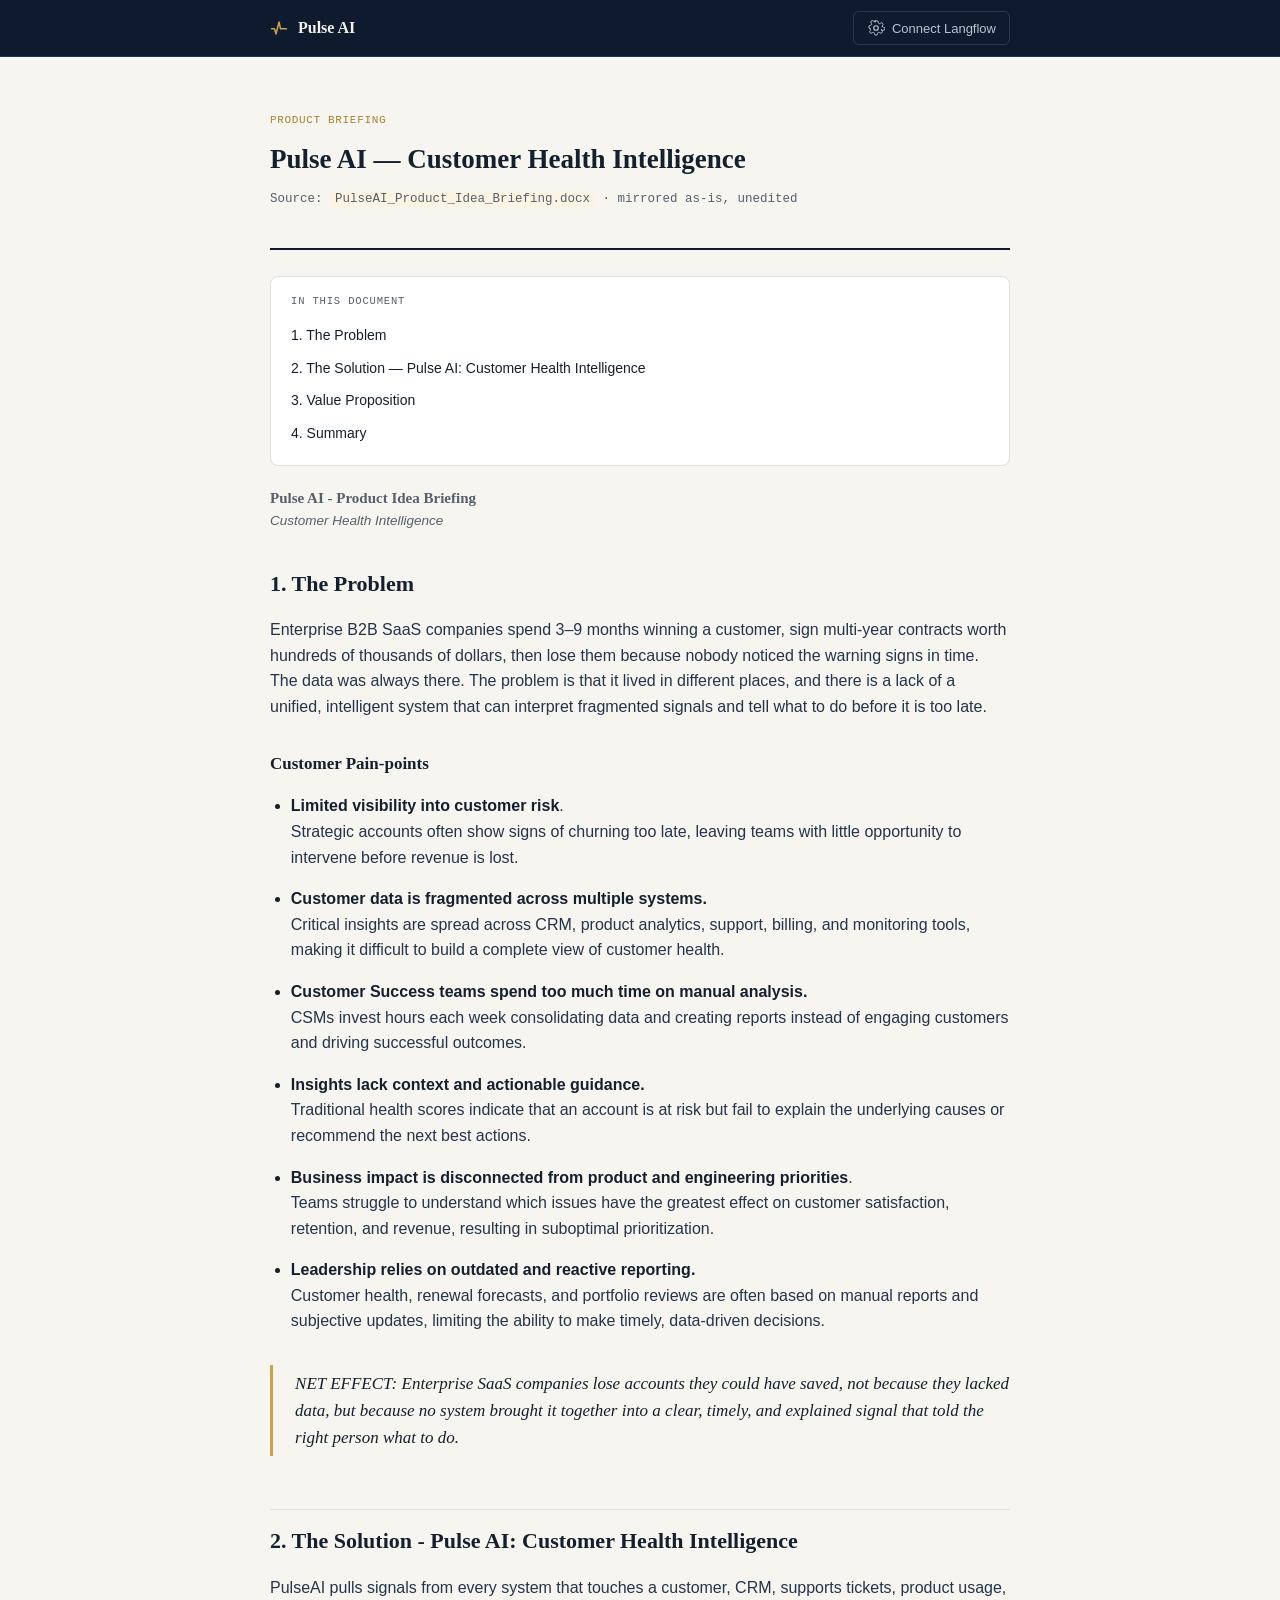
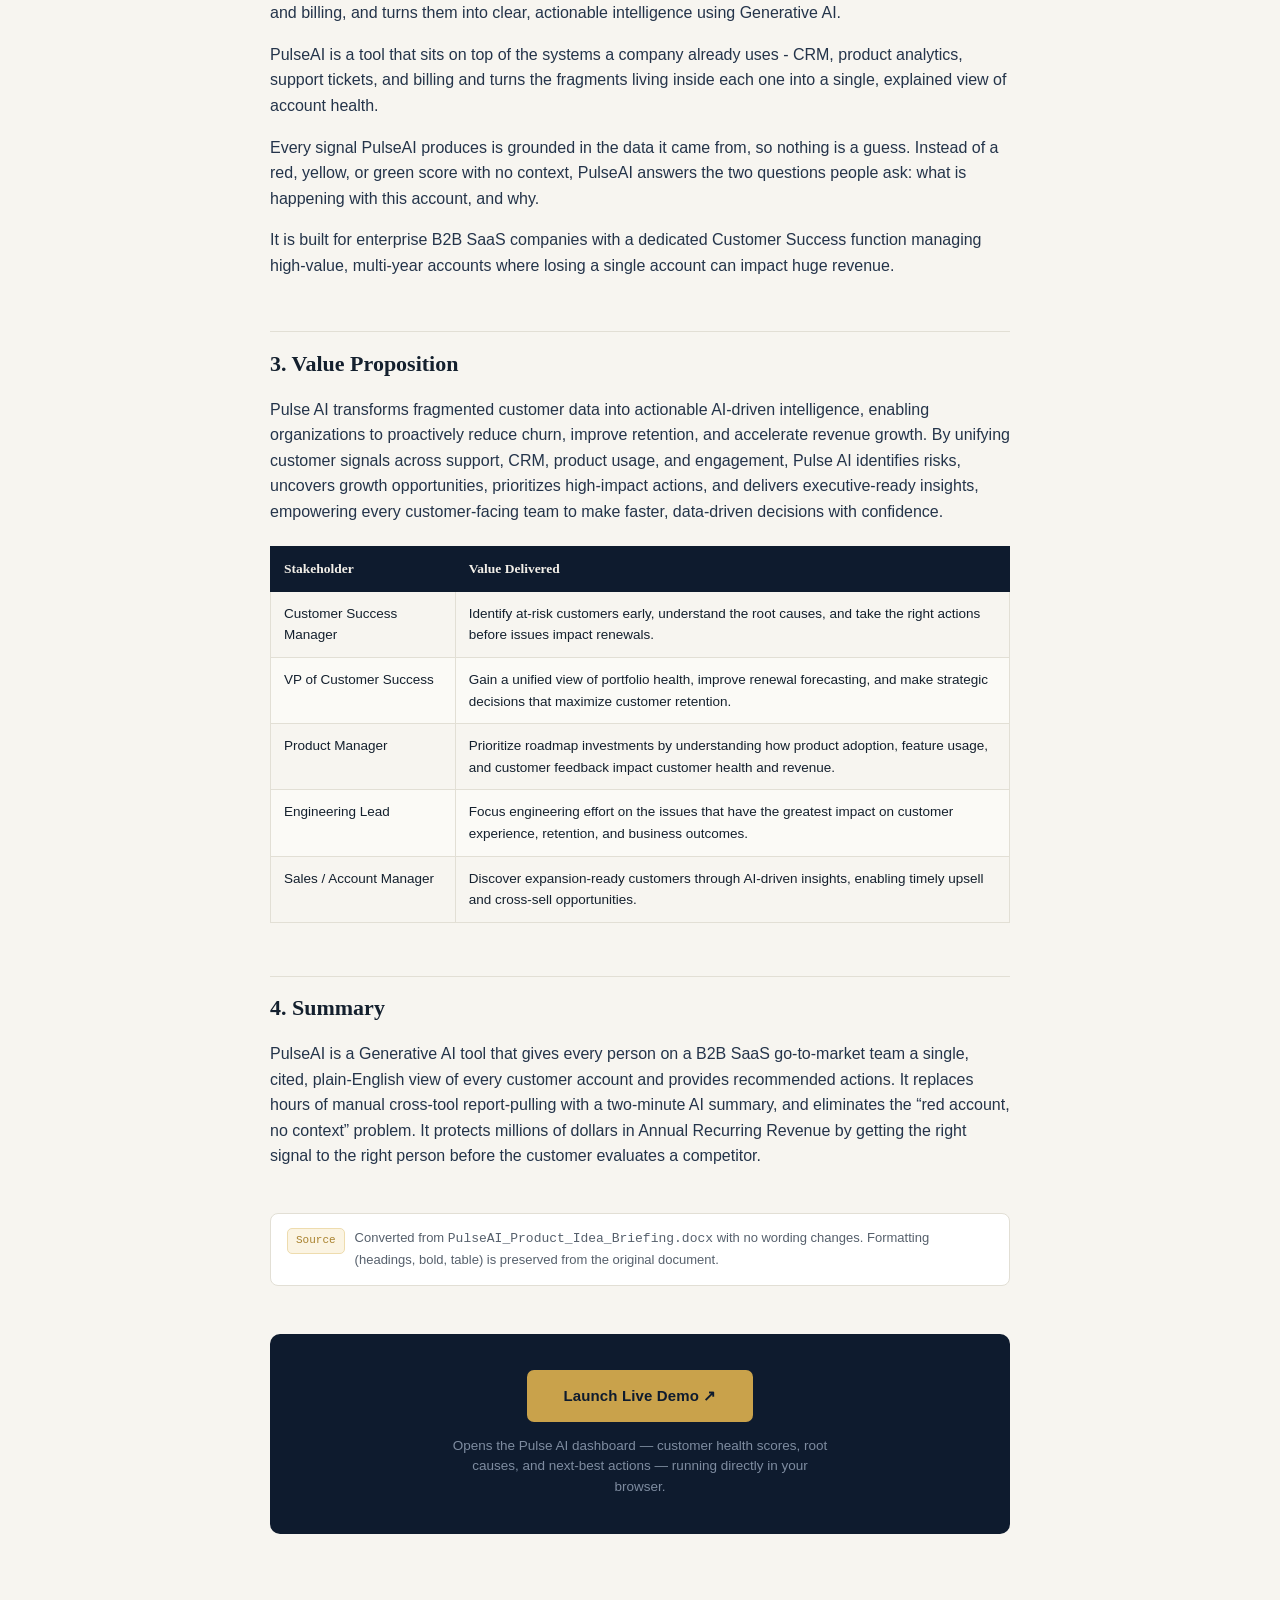
==== commit 0ed5c9d5: "Fix index.html: redirect to product briefing (lost in revert)" ====
--- a/index.html
+++ b/index.html
@@ -2,143 +2,10 @@
 <html lang="en">
 <head>
 <meta charset="UTF-8" />
-<meta name="viewport" content="width=device-width, initial-scale=1, shrink-to-fit=no" />
-<title>Pulse AI — Board Briefing</title>
-<meta name="description" content="Pulse AI is a Customer Health Intelligence platform for enterprise B2B SaaS — product briefing, press release, and live demo." />
-<link rel="preconnect" href="https://fonts.googleapis.com">
-<link rel="preconnect" href="https://fonts.gstatic.com" crossorigin>
-<link href="https://fonts.googleapis.com/css2?family=Inter:wght@400;500;600&display=swap" rel="stylesheet">
-<link rel="stylesheet" href="assets/css/style.css" />
+<meta http-equiv="refresh" content="0; url=pages/product-briefing.html" />
+<title>Pulse AI</title>
 </head>
 <body>
-
-<div class="mobile-topbar">
-  <span class="brand-text">Pulse AI</span>
-  <button class="sidebar-toggle" data-sidebar-toggle aria-label="Open navigation">
-    <svg width="16" height="16" viewBox="0 0 24 24" fill="none"><path d="M3 6h18M3 12h18M3 18h18" stroke="currentColor" stroke-width="2" stroke-linecap="round"/></svg>
-  </button>
-</div>
-
-<div class="shell">
-
-  <aside class="sidebar">
-    <div class="sidebar-brand">
-      <svg class="brand-mark" viewBox="0 0 24 24" fill="none"><path d="M2 13h4l2 7 4-16 2 9h8" stroke-width="2" stroke-linecap="round" stroke-linejoin="round"/></svg>
-      <div><span class="brand-text">Pulse AI</span><span class="brand-sub">Board briefing</span></div>
-    </div>
-    <nav class="sidebar-nav">
-      <span class="nav-label">Documents</span>
-      <a href="index.html" class="active"><span class="tab-num">00</span> Overview</a>
-      <a href="pages/product-briefing.html"><span class="tab-num">01</span> Product Briefing</a>
-      <a href="pages/press-release.html"><span class="tab-num">02</span> Press Release</a>
-      <a href="app/stlite-runtime.html" target="_blank" rel="noopener"><span class="tab-num">03</span> Live Demo <span class="ext-ico">↗</span></a>
-    </nav>
-    <div class="sidebar-footer">
-      <button class="settings-btn" data-settings-open type="button">
-        <svg viewBox="0 0 24 24" fill="none"><circle cx="12" cy="12" r="3" stroke-width="1.6"/><path d="M19.4 13.5a1.7 1.7 0 0 0 .34 1.87l.06.06a2 2 0 1 1-2.83 2.83l-.06-.06a1.7 1.7 0 0 0-1.87-.34 1.7 1.7 0 0 0-1 1.56V19.6a2 2 0 1 1-4 0v-.1a1.7 1.7 0 0 0-1.1-1.56 1.7 1.7 0 0 0-1.87.34l-.06.06a2 2 0 1 1-2.83-2.83l.06-.06a1.7 1.7 0 0 0 .34-1.87 1.7 1.7 0 0 0-1.56-1H4.4a2 2 0 1 1 0-4h.1a1.7 1.7 0 0 0 1.56-1.1 1.7 1.7 0 0 0-.34-1.87l-.06-.06a2 2 0 1 1 2.83-2.83l.06.06a1.7 1.7 0 0 0 1.87.34H10a1.7 1.7 0 0 0 1-1.56V4.4a2 2 0 1 1 4 0v.1a1.7 1.7 0 0 0 1 1.56 1.7 1.7 0 0 0 1.87-.34l.06-.06a2 2 0 1 1 2.83 2.83l-.06.06a1.7 1.7 0 0 0-.34 1.87V10a1.7 1.7 0 0 0 1.56 1h.1a2 2 0 1 1 0 4h-.1a1.7 1.7 0 0 0-1.56 1Z" stroke-width="1.3"/></svg>
-        Connect Langflow
-      </button>
-    </div>
-  </aside>
-
-  <main class="content">
-    <div class="content-wrap">
-
-      <div class="hero">
-        <p class="eyebrow">Customer health intelligence</p>
-        <h1>Pulse AI turns fragmented customer data into a single, explainable signal.</h1>
-        <div class="overview-copy">
-          <p>Enterprise B2B SaaS teams sign multi-year accounts and then lose them, not for lack of data, but because the data lives scattered across CRM, product analytics, support, and billing — with no system connecting the dots in time to act.</p>
-          <p>Pulse AI sits on top of the tools a company already uses and turns those fragments into one grounded view of account health. Every signal it produces is cited back to the data it came from, so instead of a red/yellow/green score with no context, Pulse AI answers what's happening with an account, why it's happening, and what to do next — for Customer Success, Product, Engineering, and Sales alike.</p>
-        </div>
-        <hr class="hero-rule" />
-      </div>
-
-      <div class="doc-grid">
-        <div class="doc-card">
-          <span class="doc-kicker">01 · Briefing</span>
-          <h3>Product idea briefing</h3>
-          <p>The problem, the solution, and the value proposition by stakeholder — the founding one-pager for Pulse AI.</p>
-          <span class="go">Read the briefing →</span>
-          <a class="card-hit" href="pages/product-briefing.html" aria-label="Open product idea briefing"></a>
-        </div>
-
-        <div class="doc-card">
-          <span class="doc-kicker">02 · Press release</span>
-          <h3>Working backwards press release</h3>
-          <p>Amazon-style PRFAQ: the launch announcement, customer problem, solution, and a customer quote.</p>
-          <span class="go">Read the press release →</span>
-          <a class="card-hit" href="pages/press-release.html" aria-label="Open working backwards press release"></a>
-        </div>
-
-        <div class="doc-card">
-          <span class="doc-kicker">03 · Demo</span>
-          <h3>Live product demo</h3>
-          <p>The actual Streamlit dashboard, running in your browser — customer health scores, root causes, and next-best actions.</p>
-          <span class="go">Open the demo in a new tab ↗</span>
-          <a class="card-hit" href="app/stlite-runtime.html" target="_blank" rel="noopener" aria-label="Open live demo in a new tab"></a>
-        </div>
-
-        <div class="doc-card coming-soon">
-          <span class="doc-kicker">Coming soon</span>
-          <h3>More documents land here</h3>
-          <p>This index grows as new docs are added — no rebuild needed, just a new card and a new page.</p>
-        </div>
-      </div>
-
-    </div>
-
-    <footer class="page-footer">
-      <div class="content-wrap">Pulse AI — internal documentation index. Content is mirrored as-is from source documents.</div>
-    </footer>
-  </main>
-
-</div>
-
-<div class="modal-overlay" id="settings-overlay">
-  <div class="modal">
-    <div class="modal-head">
-      <div>
-        <h2>Connect Langflow</h2>
-        <p>Point the live demo at your own Langflow instance so account summaries load for you.</p>
-      </div>
-      <button class="modal-close" data-settings-close aria-label="Close">&times;</button>
-    </div>
-    <div class="modal-body">
-      <ol class="setup-steps">
-        <li>Install and run Langflow locally (or on a server you control): <code>pip install langflow</code> then <code>langflow run</code>.</li>
-        <li>Import the Pulse AI flow(s) and copy each flow's <strong>run URL</strong> — e.g. <code>http://localhost:7860/api/v1/run/&lt;flow-id&gt;</code> — one for the account summary flow, one for the portfolio flow.</li>
-        <li>Copy your Langflow <strong>API key</strong> from Langflow's Settings → API Keys.</li>
-        <li>In your Langflow instance, allow cross-origin requests (CORS) from this page's origin — otherwise your browser will block the calls.</li>
-        <li>Paste all three values below and save. This only changes the app in your browser's memory, for this browser, and is never sent anywhere but your own Langflow server.</li>
-      </ol>
-      <div class="field-row">
-        <div class="field">
-          <label for="set-lf-url">Account-summary run URL</label>
-          <input id="set-lf-url" type="text" placeholder="http://localhost:7860/api/v1/run/&lt;flow-id&gt;" />
-        </div>
-        <div class="field">
-          <label for="set-lf-portfolio-url">Portfolio run URL</label>
-          <input id="set-lf-portfolio-url" type="text" placeholder="http://localhost:7860/api/v1/run/&lt;flow-id&gt;" />
-        </div>
-      </div>
-      <div class="field-row">
-        <div class="field">
-          <label for="set-lf-key">Langflow API key
-            <span class="field-hint">Stored only in this browser's local storage — never sent to us.</span>
-          </label>
-          <input id="set-lf-key" type="password" placeholder="sk-..." autocomplete="off" />
-        </div>
-      </div>
-    </div>
-    <div class="modal-foot">
-      <button class="btn primary" id="settings-save" type="button">Save connection</button>
-      <button class="btn" id="settings-clear" type="button">Clear</button>
-      <span class="settings-status" id="settings-modal-status"></span>
-    </div>
-  </div>
-</div>
-
-<script src="assets/js/site.js"></script>
+<p>Redirecting… <a href="pages/product-briefing.html">click here if not redirected</a></p>
 </body>
 </html>
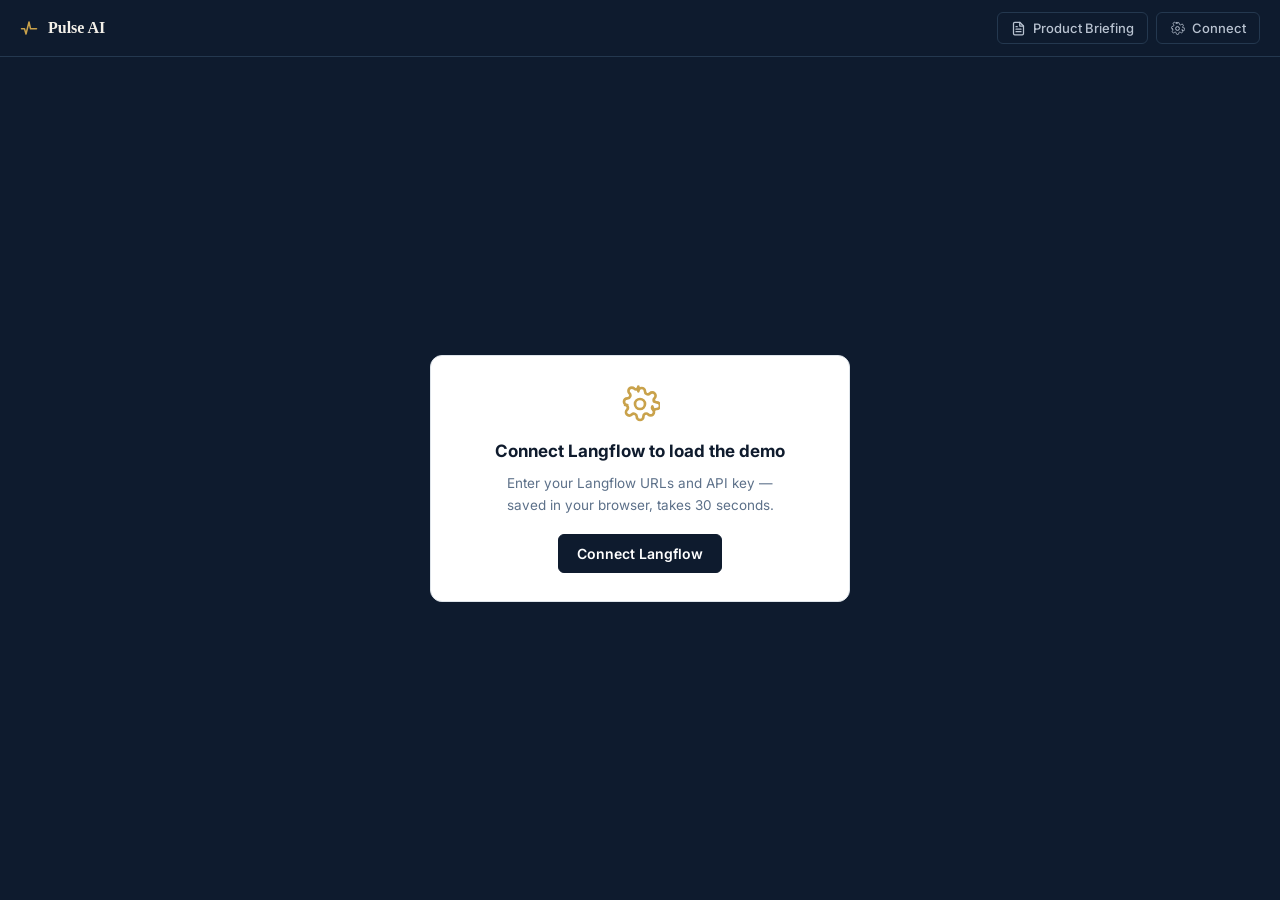
==== commit 37571a3e: "refactor: consolidate to single root URL (anshusharma-ipl.github.io/PulseAI) - Move product-briefing" ====
--- a/index.html
+++ b/index.html
@@ -2,10 +2,163 @@
 <html lang="en">
 <head>
 <meta charset="UTF-8" />
-<meta http-equiv="refresh" content="0; url=pages/product-briefing.html" />
-<title>Pulse AI</title>
+<meta name="viewport" content="width=device-width, initial-scale=1, shrink-to-fit=no" />
+<title>Pulse AI — Customer Health Intelligence</title>
+<link rel="preconnect" href="https://fonts.googleapis.com">
+<link rel="preconnect" href="https://fonts.gstatic.com" crossorigin>
+<link href="https://fonts.googleapis.com/css2?family=Inter:wght@400;500;600&display=swap" rel="stylesheet">
+<link rel="stylesheet" href="assets/css/style.css" />
 </head>
-<body>
-<p>Redirecting… <a href="pages/product-briefing.html">click here if not redirected</a></p>
+<body class="no-sidebar demo-shell">
+
+<!-- ── Top bar ── -->
+<header class="page-header">
+  <div class="page-header-inner">
+    <div class="page-header-brand">
+      <svg class="brand-mark" viewBox="0 0 24 24" fill="none"><path d="M2 13h4l2 7 4-16 2 9h8" stroke-width="2" stroke-linecap="round" stroke-linejoin="round"/></svg>
+      <span class="brand-text">Pulse AI</span>
+    </div>
+    <div class="header-actions">
+      <button class="gear-btn" data-briefing-open type="button" aria-label="View product briefing">
+        <svg viewBox="0 0 24 24" fill="none" width="15" height="15" stroke="currentColor" stroke-width="2" stroke-linecap="round" stroke-linejoin="round"><path d="M14 2H6a2 2 0 0 0-2 2v16a2 2 0 0 0 2 2h12a2 2 0 0 0 2-2V8z"/><polyline points="14 2 14 8 20 8"/><line x1="16" y1="13" x2="8" y2="13"/><line x1="16" y1="17" x2="8" y2="17"/><polyline points="10 9 9 9 8 9"/></svg>
+        Product Briefing
+      </button>
+      <button class="gear-btn" data-settings-open type="button" aria-label="Connect Langflow">
+        <svg viewBox="0 0 24 24" fill="none" width="15" height="15"><circle cx="12" cy="12" r="3" stroke-width="1.6" stroke="currentColor"/><path d="M19.4 13.5a1.7 1.7 0 0 0 .34 1.87l.06.06a2 2 0 1 1-2.83 2.83l-.06-.06a1.7 1.7 0 0 0-1.87-.34 1.7 1.7 0 0 0-1 1.56V19.6a2 2 0 1 1-4 0v-.1a1.7 1.7 0 0 0-1.1-1.56 1.7 1.7 0 0 0-1.87.34l-.06.06a2 2 0 1 1-2.83-2.83l.06-.06a1.7 1.7 0 0 0 .34-1.87 1.7 1.7 0 0 0-1.56-1H4.4a2 2 0 1 1 0-4h.1a1.7 1.7 0 0 0 1.56-1.1 1.7 1.7 0 0 0-.34-1.87l-.06-.06a2 2 0 1 1 2.83-2.83l.06.06a1.7 1.7 0 0 0 1.87.34H10a1.7 1.7 0 0 0 1-1.56V4.4a2 2 0 1 1 4 0v.1a1.7 1.7 0 0 0 1 1.56 1.7 1.7 0 0 0 1.87-.34l.06-.06a2 2 0 1 1 2.83 2.83l-.06.06a1.7 1.7 0 0 0-.34 1.87V10a1.7 1.7 0 0 0 1.56 1h.1a2 2 0 1 1 0 4h-.1a1.7 1.7 0 0 0-1.56 1Z" stroke-width="1.3" stroke="currentColor"/></svg>
+        Connect
+      </button>
+    </div>
+  </div>
+</header>
+
+<!-- ── Streamlit iframe (fills viewport below header) ── -->
+<div class="demo-iframe-wrap">
+  <div class="demo-iframe-loader" id="iframe-loader">
+    <div class="dot-pulse-row">
+      <div class="dot-pulse"></div>
+      <div class="dot-pulse"></div>
+      <div class="dot-pulse"></div>
+    </div>
+    <p class="step-label" id="loader-label">Loading Pulse AI&hellip;</p>
+    <p class="loader-hint" id="loader-hint">Connecting to your Langflow instance.</p>
+  </div>
+  <iframe id="pulse-frame" class="demo-iframe" title="Pulse AI Dashboard" allow="clipboard-write" src="about:blank"></iframe>
+</div>
+
+<!-- ════════════════════════════════════════════════════════════
+     PRODUCT BRIEFING OVERLAY MODAL
+     ════════════════════════════════════════════════════════════ -->
+<div class="modal-overlay briefing-overlay" id="briefing-overlay" role="dialog" aria-modal="true" aria-labelledby="briefing-title">
+  <div class="briefing-modal">
+
+    <div class="briefing-modal-head">
+      <div>
+        <p class="doc-kicker" style="margin:0 0 4px;">Product Briefing</p>
+        <h2 id="briefing-title">Pulse AI &mdash; Customer Health Intelligence</h2>
+      </div>
+      <button class="modal-close" data-briefing-close aria-label="Close briefing">&times;</button>
+    </div>
+
+    <div class="briefing-modal-body">
+
+      <div class="doc-title-block">
+        <div class="dt-title">Pulse AI - Product Idea Briefing</div>
+        <div class="dt-sub">Customer Health Intelligence</div>
+      </div>
+
+      <h2 id="the-problem">1. The Problem</h2>
+      <p>Enterprise B2B SaaS companies spend 3&ndash;9 months winning a customer, sign multi-year contracts worth hundreds of thousands of dollars, then lose them because nobody noticed the warning signs in time. The data was always there. The problem is that it lived in different places, and there is a lack of a unified, intelligent system that can interpret fragmented signals and tell what to do before it is too late.</p>
+
+      <h3>Customer Pain-points</h3>
+      <ul>
+        <li><p><strong>Limited visibility into customer risk</strong>.<br />
+        Strategic accounts often show signs of churning too late, leaving teams with little opportunity to intervene before revenue is lost.</p></li>
+        <li><p><strong>Customer data is fragmented across multiple systems.</strong><br />
+        Critical insights are spread across CRM, product analytics, support, billing, and monitoring tools, making it difficult to build a complete view of customer health.</p></li>
+        <li><p><strong>Customer Success teams spend too much time on manual analysis.</strong><br />
+        CSMs invest hours each week consolidating data and creating reports instead of engaging customers and driving successful outcomes.</p></li>
+        <li><p><strong>Insights lack context and actionable guidance.</strong><br />
+        Traditional health scores indicate that an account is at risk but fail to explain the underlying causes or recommend the next best actions.</p></li>
+        <li><p><strong>Business impact is disconnected from product and engineering priorities</strong>.<br />
+        Teams struggle to understand which issues have the greatest effect on customer satisfaction, retention, and revenue, resulting in suboptimal prioritization.</p></li>
+        <li><p><strong>Leadership relies on outdated and reactive reporting.</strong><br />
+        Customer health, renewal forecasts, and portfolio reviews are often based on manual reports and subjective updates, limiting the ability to make timely, data-driven decisions.</p></li>
+      </ul>
+
+      <blockquote>NET EFFECT: Enterprise SaaS companies lose accounts they could have saved, not because they lacked data, but because no system brought it together into a clear, timely, and explained signal that told the right person what to do.</blockquote>
+
+      <h2 id="the-solution">2. The Solution - Pulse AI: Customer Health Intelligence</h2>
+      <p>PulseAI pulls signals from every system that touches a customer, CRM, supports tickets, product usage, and billing, and turns them into clear, actionable intelligence using Generative AI.</p>
+      <p>PulseAI is a tool that sits on top of the systems a company already uses - CRM, product analytics, support tickets, and billing and turns the fragments living inside each one into a single, explained view of account health.</p>
+      <p>Every signal PulseAI produces is grounded in the data it came from, so nothing is a guess. Instead of a red, yellow, or green score with no context, PulseAI answers the two questions people ask: what is happening with this account, and why.</p>
+      <p>It is built for enterprise B2B SaaS companies with a dedicated Customer Success function managing high-value, multi-year accounts where losing a single account can impact huge revenue.</p>
+
+      <h2 id="value-proposition">3. Value Proposition</h2>
+      <p>Pulse AI transforms fragmented customer data into actionable AI-driven intelligence, enabling organizations to proactively reduce churn, improve retention, and accelerate revenue growth. By unifying customer signals across support, CRM, product usage, and engagement, Pulse AI identifies risks, uncovers growth opportunities, prioritizes high-impact actions, and delivers executive-ready insights, empowering every customer-facing team to make faster, data-driven decisions with confidence.</p>
+
+      <h2 id="summary">4. Summary</h2>
+      <p>PulseAI is a Generative AI tool that gives every person on a B2B SaaS go-to-market team a single, cited, plain-English view of every customer account and provides recommended actions. It replaces hours of manual cross-tool report-pulling with a two-minute AI summary, and eliminates the &ldquo;red account, no context&rdquo; problem. It protects millions of dollars in Annual Recurring Revenue by getting the right signal to the right person before the customer evaluates a competitor.</p>
+
+    </div><!-- /.briefing-modal-body -->
+
+    <div class="briefing-modal-foot">
+      <button class="btn" data-briefing-close type="button">Close</button>
+    </div>
+
+  </div><!-- /.briefing-modal -->
+</div>
+
+<!-- ════════════════════════════════════════════════════════════
+     LANGFLOW SETTINGS MODAL
+     ════════════════════════════════════════════════════════════ -->
+<div class="modal-overlay" id="settings-overlay">
+  <div class="modal">
+    <div class="modal-head">
+      <div>
+        <h2>Connect Langflow</h2>
+        <p>Point the live demo at your Langflow instance. Run <code>start.bat</code> to fill these automatically.</p>
+      </div>
+      <button class="modal-close" data-settings-close aria-label="Close">&times;</button>
+    </div>
+    <div class="modal-body">
+      <ol class="setup-steps">
+        <li>Run <strong>start.bat</strong> — it tunnels both Langflow and Streamlit via ngrok and fills all fields automatically.</li>
+        <li>Or manually enter your ngrok public URLs and API key below.</li>
+        <li>Values are stored only in your browser&rsquo;s local storage &mdash; never sent anywhere.</li>
+      </ol>
+      <div class="field-row">
+        <div class="field">
+          <label for="set-lf-url">Account-summary run URL</label>
+          <input id="set-lf-url" type="text" placeholder="https://xxxx.ngrok-free.app/api/v1/run/&lt;flow-id&gt;" />
+        </div>
+        <div class="field">
+          <label for="set-lf-portfolio-url">Portfolio run URL</label>
+          <input id="set-lf-portfolio-url" type="text" placeholder="https://xxxx.ngrok-free.app/api/v1/run/&lt;flow-id&gt;" />
+        </div>
+      </div>
+      <div class="field-row">
+        <div class="field">
+          <label for="set-lf-key">Langflow API key
+            <span class="field-hint">Stored only in this browser&rsquo;s local storage.</span>
+          </label>
+          <input id="set-lf-key" type="password" placeholder="sk-..." autocomplete="off" />
+        </div>
+        <div class="field">
+          <label for="set-st-url">Streamlit URL
+            <span class="field-hint">ngrok public URL for port 8501 — filled automatically by start.bat.</span>
+          </label>
+          <input id="set-st-url" type="text" placeholder="https://yyyy.ngrok-free.app" />
+        </div>
+      </div>
+    </div>
+    <div class="modal-foot">
+      <button class="btn primary" id="settings-save" type="button">Save &amp; reload demo</button>
+      <button class="btn" id="settings-clear" type="button">Clear</button>
+      <span class="settings-status" id="settings-modal-status"></span>
+    </div>
+  </div>
+</div>
+
+<script src="assets/js/site.js"></script>
 </body>
 </html>
--- a/assets/css/style.css
+++ b/assets/css/style.css
@@ -0,0 +1,1057 @@
+/* =========================================================================
+   Pulse AI — Board Briefing theme
+   Palette: deep navy binder, warm paper content, muted brass accent
+   ========================================================================= */
+
+:root {
+  --navy:        #0E1B2E;
+  --navy-soft:   #16273E;
+  --navy-line:   #24384F;
+  --paper:       #F7F5F0;
+  --card:        #FFFFFF;
+  --line:        #E2DFD5;
+  --ink:         #14202E;
+  --ink-soft:    #56606C;
+  --brass:       #A9822F;
+  --brass-soft:  #C9A24B;
+  --brass-bg:    #FBF4E3;
+  --slate:       #4A5A6B;
+  --green-ok:    #1F7A5C;
+  --red-risk:    #A23B2E;
+  --amber:       #B0791E;
+
+  --font-display: 'Georgia', 'Times New Roman', serif;
+  --font-body:    'Inter', 'Segoe UI', sans-serif;
+  --font-mono:    ui-monospace, 'Cascadia Code', 'Consolas', monospace;
+
+  --sidebar-w: 258px;
+}
+
+* { box-sizing: border-box; }
+html { scroll-behavior: smooth; }
+
+body {
+  margin: 0;
+  background: var(--paper);
+  color: var(--ink);
+  font-family: var(--font-body);
+  line-height: 1.6;
+  -webkit-font-smoothing: antialiased;
+}
+
+a { color: var(--brass); text-decoration: none; }
+a:hover { text-decoration: underline; }
+
+button { font-family: inherit; }
+
+/* ---------- shell / sidebar ---------- */
+.shell {
+  display: flex;
+  min-height: 100vh;
+}
+
+.sidebar {
+  width: var(--sidebar-w);
+  flex-shrink: 0;
+  background: var(--navy);
+  color: #C9D3DE;
+  position: sticky;
+  top: 0;
+  height: 100vh;
+  display: flex;
+  flex-direction: column;
+  border-right: 1px solid var(--navy-line);
+}
+
+.sidebar-brand {
+  display: flex;
+  align-items: center;
+  gap: 10px;
+  padding: 26px 22px 20px;
+  border-bottom: 1px solid var(--navy-line);
+}
+.brand-mark { width: 20px; height: 20px; flex-shrink: 0; }
+.brand-mark path { stroke: var(--brass-soft); }
+.sidebar-brand .brand-text {
+  font-family: var(--font-display);
+  font-weight: 600;
+  font-size: 16.5px;
+  color: #F2EFE8;
+  line-height: 1.2;
+}
+.sidebar-brand .brand-sub {
+  display: block;
+  font-family: var(--font-mono);
+  font-size: 10px;
+  letter-spacing: 0.09em;
+  text-transform: uppercase;
+  color: #7E8CA0;
+  margin-top: 2px;
+}
+
+.sidebar-nav {
+  padding: 18px 14px;
+  display: flex;
+  flex-direction: column;
+  gap: 2px;
+}
+.sidebar-nav .nav-label {
+  font-family: var(--font-mono);
+  font-size: 10.5px;
+  letter-spacing: 0.09em;
+  text-transform: uppercase;
+  color: #5D6C81;
+  padding: 6px 10px 8px;
+}
+.sidebar-nav a {
+  display: flex;
+  align-items: baseline;
+  gap: 10px;
+  color: #B9C3D1;
+  font-size: 14px;
+  font-weight: 500;
+  padding: 10px 10px;
+  border-radius: 6px;
+  border-left: 2px solid transparent;
+}
+.sidebar-nav a .tab-num {
+  font-family: var(--font-mono);
+  font-size: 11px;
+  color: #5D6C81;
+  min-width: 16px;
+}
+.sidebar-nav a .ext-ico {
+  margin-left: auto;
+  font-size: 12px;
+  color: #5D6C81;
+}
+.sidebar-nav a:hover .ext-ico { color: #B9C3D1; }
+.sidebar-nav a:hover {
+  background: var(--navy-soft);
+  text-decoration: none;
+  color: #F2EFE8;
+}
+.sidebar-nav a.active {
+  background: var(--navy-soft);
+  border-left-color: var(--brass-soft);
+  color: #F7F5F0;
+  font-weight: 600;
+}
+.sidebar-nav a.active .tab-num { color: var(--brass-soft); }
+
+.sidebar-footer {
+  margin-top: auto;
+  padding: 16px 14px 20px;
+  border-top: 1px solid var(--navy-line);
+}
+.settings-btn {
+  width: 100%;
+  display: flex;
+  align-items: center;
+  gap: 9px;
+  background: transparent;
+  border: 1px solid var(--navy-line);
+  color: #B9C3D1;
+  font-size: 13px;
+  font-weight: 500;
+  padding: 10px 12px;
+  border-radius: 7px;
+  cursor: pointer;
+}
+.settings-btn:hover { border-color: var(--brass-soft); color: #F2EFE8; }
+.settings-btn svg { width: 15px; height: 15px; flex-shrink: 0; }
+.settings-btn svg path, .settings-btn svg circle { stroke: currentColor; }
+
+.sidebar-toggle {
+  display: none;
+}
+
+/* ---------- content column ---------- */
+.content {
+  flex: 1;
+  min-width: 0;
+}
+.content-wrap {
+  max-width: 760px;
+  margin: 0 auto;
+  padding: 0 40px;
+}
+.content-wrap.demo-page {
+  max-width: 1180px;
+}
+
+.mobile-topbar {
+  display: none;
+}
+
+/* ---------- overview hero ---------- */
+.hero { padding: 60px 0 36px; }
+.eyebrow {
+  font-family: var(--font-mono);
+  font-size: 12px;
+  letter-spacing: 0.08em;
+  text-transform: uppercase;
+  color: var(--brass);
+  margin: 0 0 14px;
+}
+.hero h1 {
+  font-family: var(--font-display);
+  font-size: 38px;
+  font-weight: 600;
+  line-height: 1.2;
+  margin: 0 0 18px;
+  letter-spacing: -0.01em;
+  color: var(--ink);
+}
+.hero .overview-copy p {
+  font-size: 16.5px;
+  color: #2E3B48;
+  max-width: 64ch;
+  margin: 0 0 14px;
+}
+.hero .overview-copy p:last-child { margin-bottom: 0; }
+.hero-rule {
+  border: none;
+  border-top: 1px solid var(--line);
+  margin: 36px 0 0;
+}
+
+/* ---------- stat strip on overview ---------- */
+.stat-strip {
+  display: grid;
+  grid-template-columns: repeat(auto-fit, minmax(150px, 1fr));
+  gap: 1px;
+  background: var(--line);
+  border: 1px solid var(--line);
+  margin: 32px 0 8px;
+  border-radius: 4px;
+  overflow: hidden;
+}
+.stat-strip .stat {
+  background: var(--card);
+  padding: 18px 20px;
+}
+.stat .stat-num {
+  font-family: var(--font-display);
+  font-size: 24px;
+  font-weight: 600;
+  color: var(--ink);
+}
+.stat .stat-label {
+  font-size: 12.5px;
+  color: var(--ink-soft);
+  margin-top: 4px;
+}
+
+/* ---------- doc index cards (overview) ---------- */
+.doc-grid {
+  display: grid;
+  grid-template-columns: repeat(auto-fit, minmax(300px, 1fr));
+  gap: 14px;
+  margin: 8px 0 60px;
+}
+.doc-card {
+  position: relative;
+  background: var(--card);
+  border: 1px solid var(--line);
+  border-radius: 8px;
+  padding: 20px 20px 18px;
+  display: flex;
+  flex-direction: column;
+  gap: 8px;
+  transition: border-color 0.15s ease, transform 0.15s ease;
+}
+.doc-card:hover { border-color: var(--brass-soft); transform: translateY(-1px); }
+.doc-kicker {
+  font-family: var(--font-mono);
+  font-size: 11px;
+  letter-spacing: 0.06em;
+  text-transform: uppercase;
+  color: var(--brass);
+}
+.doc-card h3 {
+  font-family: var(--font-display);
+  font-size: 17px;
+  font-weight: 600;
+  margin: 0;
+  color: var(--ink);
+}
+.doc-card p { font-size: 13.5px; color: var(--ink-soft); margin: 0; flex-grow: 1; }
+.doc-card .go { font-size: 13px; font-weight: 600; color: var(--brass); margin-top: 2px; }
+.doc-card a.card-hit { position: absolute; inset: 0; }
+.doc-card.coming-soon { border-style: dashed; color: var(--ink-soft); }
+.doc-card.coming-soon h3 { color: var(--ink-soft); }
+
+/* ---------- document page (briefing / press release) ---------- */
+.doc-page { padding: 0 0 90px; }
+
+.doc-cover {
+  padding: 44px 0 26px;
+  border-bottom: 2px solid var(--navy);
+  margin-bottom: 8px;
+}
+.doc-cover .doc-kicker { margin-bottom: 12px; }
+.doc-cover h1 {
+  font-family: var(--font-display);
+  font-size: 27px;
+  font-weight: 600;
+  margin: 0 0 10px;
+  color: var(--ink);
+  line-height: 1.3;
+}
+.doc-meta {
+  font-size: 12.5px;
+  color: var(--ink-soft);
+  font-family: var(--font-mono);
+}
+.doc-meta code {
+  font-family: var(--font-mono);
+  background: var(--brass-bg);
+  padding: 1px 5px;
+  border-radius: 3px;
+}
+
+/* mini table of contents */
+.doc-toc {
+  background: var(--card);
+  border: 1px solid var(--line);
+  border-radius: 8px;
+  padding: 16px 20px;
+  margin: 26px 0 8px;
+}
+.doc-toc .toc-label {
+  font-family: var(--font-mono);
+  font-size: 10.5px;
+  letter-spacing: 0.08em;
+  text-transform: uppercase;
+  color: var(--ink-soft);
+  margin: 0 0 10px;
+}
+.doc-toc ol { margin: 0; padding-left: 0; list-style: none; }
+.doc-toc li { margin: 0; }
+.doc-toc a {
+  display: block;
+  padding: 5px 0;
+  font-size: 14px;
+  color: var(--ink);
+  font-weight: 500;
+}
+.doc-toc a:hover { color: var(--brass); text-decoration: none; }
+
+.doc-body { font-size: 16px; padding-top: 8px; }
+.doc-body .doc-title-block {
+  padding: 4px 0 8px;
+  margin-bottom: 6px;
+}
+.doc-body .doc-title-block .dt-title {
+  font-family: var(--font-display);
+  font-size: 15px;
+  font-weight: 600;
+  color: var(--ink-soft);
+}
+.doc-body .doc-title-block .dt-sub {
+  font-size: 13.5px;
+  color: var(--ink-soft);
+  font-style: italic;
+}
+
+.doc-body h2 {
+  font-family: var(--font-display);
+  font-size: 22px;
+  font-weight: 600;
+  color: var(--ink);
+  margin: 2.4em 0 0.7em;
+  padding-top: 0.6em;
+  border-top: 1px solid var(--line);
+  scroll-margin-top: 20px;
+}
+.doc-body > h2:first-of-type { border-top: none; padding-top: 0; margin-top: 1.2em; }
+.doc-body h3 {
+  font-family: var(--font-display);
+  font-size: 17px;
+  font-weight: 600;
+  color: var(--ink);
+  margin: 1.8em 0 0.6em;
+  scroll-margin-top: 20px;
+}
+.doc-body p { margin: 1em 0; color: #24344A; }
+.doc-body strong { color: var(--ink); }
+.doc-body ul, .doc-body ol { padding-left: 1.3em; }
+.doc-body li { margin: 0.6em 0; }
+.doc-body li strong { color: var(--ink); }
+
+.doc-body table {
+  width: 100%;
+  border-collapse: collapse;
+  margin: 1.6em 0;
+  font-size: 13.5px;
+  border: 1px solid var(--line);
+}
+.doc-body th, .doc-body td {
+  border: 1px solid var(--line);
+  padding: 11px 13px;
+  text-align: left;
+  vertical-align: top;
+}
+.doc-body th {
+  background: var(--navy);
+  color: #F2EFE8;
+  font-family: var(--font-display);
+  font-weight: 600;
+  border-color: var(--navy);
+}
+.doc-body tr:nth-child(even) td { background: #FBFAF6; }
+
+.doc-body blockquote {
+  border-left: 3px solid var(--brass-soft);
+  margin: 1.8em 0;
+  padding: 0.3em 0 0.3em 1.3em;
+  color: var(--ink);
+  font-family: var(--font-display);
+  font-size: 17px;
+  font-style: italic;
+}
+.doc-body blockquote strong { display: block; margin-top: 0.6em; font-family: var(--font-body); font-size: 13.5px; font-style: normal; color: var(--ink-soft); }
+
+.doc-body hr { border: none; border-top: 1px solid var(--line); margin: 2.4em 0; }
+.doc-body code {
+  font-family: var(--font-mono);
+  background: var(--brass-bg);
+  padding: 0.15em 0.4em;
+  border-radius: 4px;
+  font-size: 0.9em;
+}
+
+.press-headline {
+  font-family: var(--font-display);
+  font-size: 20px;
+  font-weight: 600;
+  color: var(--ink);
+  line-height: 1.4;
+  margin: 1.2em 0 1em;
+  padding: 4px 0 4px 16px;
+  border-left: 3px solid var(--navy);
+}
+
+/* appendix / collapsible */
+.doc-appendix {
+  margin-top: 2.4em;
+  border: 1px solid var(--line);
+  border-radius: 8px;
+  background: var(--card);
+  overflow: hidden;
+}
+.doc-appendix summary {
+  cursor: pointer;
+  list-style: none;
+  padding: 15px 18px;
+  font-family: var(--font-display);
+  font-weight: 600;
+  font-size: 15px;
+  color: var(--ink);
+  display: flex;
+  align-items: center;
+  justify-content: space-between;
+  background: var(--paper);
+}
+.doc-appendix summary::-webkit-details-marker { display: none; }
+.doc-appendix summary .caret { font-size: 12px; color: var(--ink-soft); transition: transform 0.15s ease; }
+.doc-appendix[open] summary .caret { transform: rotate(90deg); }
+.doc-appendix summary .hint { font-family: var(--font-body); font-weight: 400; font-size: 12.5px; color: var(--ink-soft); }
+.doc-appendix .appendix-body { padding: 6px 22px 22px; font-size: 14px; }
+.doc-appendix .appendix-body p { margin: 0.8em 0; color: #3A4756; }
+.doc-appendix .appendix-body h2:first-of-type { display: none; }
+
+.source-note {
+  margin-top: 44px;
+  padding: 14px 16px;
+  background: var(--card);
+  border: 1px solid var(--line);
+  border-radius: 8px;
+  font-size: 13px;
+  color: var(--ink-soft);
+  display: flex;
+  gap: 10px;
+  align-items: flex-start;
+}
+
+/* ---------- badges / buttons ---------- */
+.btn {
+  display: inline-flex;
+  align-items: center;
+  gap: 6px;
+  font-size: 14px;
+  font-weight: 600;
+  padding: 10px 18px;
+  border-radius: 6px;
+  border: 1px solid var(--line);
+  background: var(--card);
+  color: var(--ink);
+  cursor: pointer;
+}
+.btn:hover { border-color: var(--brass-soft); text-decoration: none; color: var(--brass); }
+.btn.primary {
+  background: var(--navy);
+  border-color: var(--navy);
+  color: #fff;
+}
+.btn.primary:hover { background: #1B3050; border-color: #1B3050; color: #fff; }
+.btn:disabled { opacity: 0.55; cursor: default; }
+
+.tag {
+  display: inline-block;
+  font-family: var(--font-mono);
+  font-size: 11px;
+  padding: 3px 8px;
+  border-radius: 5px;
+  background: var(--brass-bg);
+  color: var(--brass);
+  border: 1px solid #EEDCAE;
+}
+.tag.warn { background: #FDEFE9; color: #8A3A1F; border-color: #F4C7AE; }
+
+/* ---------- footer ---------- */
+.page-footer {
+  border-top: 1px solid var(--line);
+  padding: 24px 0 48px;
+  font-size: 12.5px;
+  color: var(--ink-soft);
+}
+
+/* ---------- demo page ---------- */
+.callout {
+  background: var(--card);
+  border: 1px solid var(--line);
+  border-left: 3px solid var(--amber);
+  border-radius: 6px;
+  padding: 16px 18px;
+  font-size: 14px;
+  color: #4A3A1F;
+  margin: 22px 0;
+}
+.callout.info { border-left-color: var(--green-ok); color: #1A3F32; }
+
+.demo-launch {
+  background: var(--card);
+  border: 1px solid var(--line);
+  border-radius: 10px;
+  padding: 46px 30px;
+  text-align: center;
+  margin: 26px auto;
+  max-width: 640px;
+}
+.demo-launch .launch-icon {
+  width: 42px; height: 42px;
+  margin: 0 auto 16px;
+  color: var(--navy);
+}
+.demo-launch h3 {
+  font-family: var(--font-display);
+  font-size: 19px;
+  margin: 0 0 8px;
+  color: var(--ink);
+}
+.demo-launch p {
+  font-size: 14px;
+  color: var(--ink-soft);
+  max-width: 46ch;
+  margin: 0 auto 20px;
+}
+.demo-launch-actions {
+  display: flex;
+  align-items: center;
+  justify-content: center;
+  gap: 10px;
+  flex-wrap: wrap;
+}
+.demo-launch .btn.primary { padding: 12px 26px; font-size: 14.5px; }
+.demo-launch .btn { padding: 12px 20px; font-size: 14px; }
+.demo-launch .launch-note { display: block; margin-top: 14px; font-size: 12px; color: var(--ink-soft); }
+
+.frame-toolbar {
+  display: flex;
+  justify-content: flex-end;
+  margin: 0 0 8px;
+}
+.frame-toolbar .btn { padding: 8px 14px; font-size: 13px; }
+
+.stlite-frame {
+  border: 1px solid var(--line);
+  border-radius: 10px;
+  overflow: hidden;
+  background: #fff;
+  display: none;
+}
+.stlite-frame.is-visible { display: block; }
+.stlite-iframe {
+  width: 100%;
+  height: 88vh;
+  min-height: 780px;
+  border: 0;
+  display: block;
+  background: #0E1B2E;
+}
+.stlite-iframe:fullscreen { min-height: 100vh; }
+.stlite-loading {
+  display: flex;
+  flex-direction: column;
+  align-items: center;
+  justify-content: center;
+  min-height: 340px;
+  color: var(--ink-soft);
+  font-size: 14px;
+  gap: 12px;
+  padding: 20px;
+  text-align: center;
+}
+.stlite-loading .dot-pulse-row { display: flex; gap: 6px; }
+.dot-pulse {
+  width: 8px; height: 8px; border-radius: 50%;
+  background: var(--brass);
+  animation: dotpulse 1s ease-in-out infinite;
+}
+.dot-pulse:nth-child(2) { animation-delay: 0.15s; }
+.dot-pulse:nth-child(3) { animation-delay: 0.3s; }
+@keyframes dotpulse {
+  0%, 100% { opacity: 0.3; transform: scale(0.8); }
+  50% { opacity: 1; transform: scale(1.1); }
+}
+.stlite-loading .step-label { font-family: var(--font-mono); font-size: 12px; }
+
+/* ---------- settings modal ---------- */
+.modal-overlay {
+  display: none;
+  position: fixed;
+  inset: 0;
+  background: rgba(14, 27, 46, 0.55);
+  z-index: 100;
+  align-items: flex-start;
+  justify-content: center;
+  padding: 6vh 20px;
+  overflow-y: auto;
+}
+.modal-overlay.is-open { display: flex; }
+.modal {
+  background: var(--card);
+  border-radius: 12px;
+  width: 100%;
+  max-width: 560px;
+  box-shadow: 0 20px 60px rgba(0,0,0,0.3);
+  overflow: hidden;
+}
+.modal-head {
+  display: flex;
+  align-items: flex-start;
+  justify-content: space-between;
+  padding: 22px 24px 16px;
+  border-bottom: 1px solid var(--line);
+}
+.modal-head h2 {
+  font-family: var(--font-display);
+  font-size: 19px;
+  margin: 0 0 4px;
+  color: var(--ink);
+}
+.modal-head p { font-size: 13px; color: var(--ink-soft); margin: 0; max-width: 42ch; }
+.modal-close {
+  background: none; border: none; cursor: pointer;
+  color: var(--ink-soft); font-size: 20px; line-height: 1;
+  padding: 4px;
+}
+.modal-close:hover { color: var(--ink); }
+.modal-body { padding: 20px 24px 8px; max-height: 62vh; overflow-y: auto; }
+.modal-foot {
+  display: flex; align-items: center; gap: 10px;
+  padding: 16px 24px 22px;
+  border-top: 1px solid var(--line);
+}
+
+.setup-steps {
+  background: var(--paper);
+  border: 1px solid var(--line);
+  border-radius: 8px;
+  padding: 14px 16px 14px 34px;
+  margin: 0 0 20px;
+  font-size: 13px;
+  color: #2E3B48;
+}
+.setup-steps li { margin: 6px 0; }
+.setup-steps code {
+  font-family: var(--font-mono);
+  background: var(--brass-bg);
+  padding: 1px 5px;
+  border-radius: 3px;
+  font-size: 0.92em;
+}
+
+.field-row { display: flex; gap: 12px; flex-wrap: wrap; margin-bottom: 14px; }
+.field { flex: 1 1 260px; }
+.field label {
+  display: block;
+  font-size: 12.5px;
+  font-weight: 600;
+  color: var(--slate);
+  margin-bottom: 5px;
+}
+.field .field-hint { display: block; font-weight: 400; font-size: 11.5px; color: var(--ink-soft); margin-top: 3px; }
+.field input {
+  width: 100%;
+  padding: 10px 11px;
+  border: 1px solid var(--line);
+  border-radius: 6px;
+  font-size: 13px;
+  font-family: var(--font-mono);
+  background: var(--paper);
+  color: var(--ink);
+}
+.field input:focus { outline: 2px solid var(--brass-soft); outline-offset: 1px; }
+.settings-status { font-size: 13px; color: var(--ink-soft); }
+.settings-status.ok { color: var(--green-ok); }
+
+@media (max-width: 900px) {
+  .shell { display: block; }
+  .sidebar {
+    position: fixed;
+    left: 0; top: 0; bottom: 0;
+    transform: translateX(-100%);
+    transition: transform 0.2s ease;
+    z-index: 90;
+    width: 260px;
+  }
+  .sidebar.is-open { transform: translateX(0); }
+  .mobile-topbar {
+    display: flex;
+    align-items: center;
+    justify-content: space-between;
+    background: var(--navy);
+    color: #F2EFE8;
+    padding: 14px 18px;
+    position: sticky;
+    top: 0;
+    z-index: 40;
+  }
+  .mobile-topbar .brand-text { font-family: var(--font-display); font-weight: 600; font-size: 15px; }
+  .sidebar-toggle {
+    display: inline-flex;
+    align-items: center;
+    justify-content: center;
+    background: transparent;
+    border: 1px solid var(--navy-line);
+    color: #F2EFE8;
+    border-radius: 6px;
+    width: 34px; height: 34px;
+    cursor: pointer;
+  }
+  .content-wrap { padding: 0 22px; }
+  .hero h1 { font-size: 30px; }
+}
+
+/* ---------- no-sidebar layout (product briefing) ---------- */
+body.no-sidebar { background: var(--paper); }
+
+.page-header {
+  background: var(--navy);
+  border-bottom: 1px solid var(--navy-line);
+  position: sticky;
+  top: 0;
+  z-index: 50;
+}
+.page-header-inner {
+  max-width: 820px;
+  margin: 0 auto;
+  padding: 0 40px;
+  height: 56px;
+  display: flex;
+  align-items: center;
+  justify-content: space-between;
+}
+.page-header-brand {
+  display: flex;
+  align-items: center;
+  gap: 10px;
+}
+.page-header-brand .brand-mark { width: 18px; height: 18px; flex-shrink: 0; }
+.page-header-brand .brand-mark path { stroke: var(--brass-soft); }
+.page-header-brand .brand-text {
+  font-family: var(--font-display);
+  font-weight: 600;
+  font-size: 16px;
+  color: #F2EFE8;
+}
+.gear-btn {
+  display: inline-flex;
+  align-items: center;
+  gap: 7px;
+  background: transparent;
+  border: 1px solid var(--navy-line);
+  color: #B9C3D1;
+  font-size: 13px;
+  font-weight: 500;
+  padding: 7px 13px;
+  border-radius: 6px;
+  cursor: pointer;
+}
+.gear-btn:hover { border-color: var(--brass-soft); color: #F2EFE8; }
+.gear-btn svg path, .gear-btn svg circle { stroke: currentColor; }
+
+.page-main { padding: 0 0 80px; }
+
+.briefing-wrap {
+  max-width: 820px;
+  margin: 0 auto;
+  padding: 0 40px;
+}
+
+/* demo CTA block */
+.demo-cta {
+  margin-top: 48px;
+  padding: 36px 32px;
+  background: var(--navy);
+  border-radius: 10px;
+  text-align: center;
+}
+.btn-demo {
+  display: inline-block;
+  font-family: var(--font-body);
+  font-size: 15px;
+  font-weight: 600;
+  padding: 14px 36px;
+  border-radius: 7px;
+  background: var(--brass-soft);
+  color: var(--navy);
+  border: none;
+  cursor: pointer;
+  letter-spacing: 0.01em;
+  text-decoration: none;
+}
+.btn-demo:hover { background: #D4AC5A; text-decoration: none; color: var(--navy); }
+.demo-hint {
+  margin: 14px auto 0;
+  max-width: 50ch;
+  font-size: 13.5px;
+  color: #7E8CA0;
+  line-height: 1.55;
+}
+
+@media (max-width: 640px) {
+  .page-header-inner { padding: 0 18px; }
+  .briefing-wrap { padding: 0 18px; }
+  .gear-btn span { display: none; }
+}
+
+/* =========================================================================
+   Demo shell — full-page iframe layout
+   ========================================================================= */
+
+body.demo-shell {
+  display: flex;
+  flex-direction: column;
+  height: 100vh;
+}
+body.demo-shell .page-header { flex-shrink: 0; }
+
+/* Header spans full width on the demo shell */
+body.demo-shell .page-header-inner {
+  max-width: none;
+  padding: 0 20px;
+}
+
+/* Header: allow multiple buttons side-by-side */
+.header-actions {
+  display: flex;
+  align-items: center;
+  gap: 8px;
+}
+
+/* Iframe container fills remaining viewport height */
+.demo-iframe-wrap {
+  flex: 1;
+  position: relative;
+  overflow: hidden;
+  background: #0E1B2E;
+}
+
+/* Full-size iframe */
+.demo-iframe {
+  position: absolute;
+  inset: 0;
+  width: 100%;
+  height: 100%;
+  border: 0;
+  display: block;
+  background: #0E1B2E;
+  opacity: 0;
+  transition: opacity 0.3s ease;
+}
+.demo-iframe.is-loaded { opacity: 1; }
+
+/* Loading overlay */
+.demo-iframe-loader {
+  position: absolute;
+  inset: 0;
+  display: flex;
+  flex-direction: column;
+  align-items: center;
+  justify-content: center;
+  gap: 14px;
+  background: #0E1B2E;
+  color: #C9D3DE;
+  z-index: 5;
+  transition: opacity 0.3s ease;
+}
+.demo-iframe-loader.is-hidden {
+  opacity: 0;
+  pointer-events: none;
+}
+.demo-iframe-loader .step-label {
+  font-family: var(--font-mono);
+  font-size: 12px;
+  color: #C9A24B;
+  margin: 0;
+}
+.loader-hint {
+  font-size: 13px;
+  color: #7E8CA0;
+  max-width: 36ch;
+  text-align: center;
+  margin: 0;
+  line-height: 1.5;
+}
+
+/* "No connection" card inside the loader */
+.loader-setup-card {
+  background: #fff;
+  border: 1px solid #DEE4EA;
+  border-radius: 12px;
+  padding: 28px 32px;
+  text-align: center;
+  max-width: 420px;
+  width: calc(100% - 40px);
+}
+.loader-setup-card h3 {
+  font-size: 17px;
+  font-weight: 700;
+  color: #0F1B2D;
+  margin: 0 0 8px;
+}
+.loader-setup-card p {
+  font-size: 13.5px;
+  color: #5C7089;
+  margin: 0 0 18px;
+  max-width: 34ch;
+  margin-left: auto;
+  margin-right: auto;
+}
+.loader-setup-card .btn { margin: 0 auto; }
+
+/* =========================================================================
+   Briefing overlay modal (wide, scrollable)
+   ========================================================================= */
+.briefing-overlay {
+  /* Sit above the settings modal (z-index:100) */
+  z-index: 110;
+  align-items: flex-start;
+  padding: 0;
+}
+.briefing-overlay.is-open {
+  display: flex;
+  align-items: flex-start;    /* let modal size to its content up to max-height */
+}
+
+.briefing-modal {
+  background: var(--card);
+  width: 100%;
+  max-width: 760px;
+  /* Auto height up to 90vh so content determines size, not the other way */
+  min-height: 200px;
+  max-height: 90vh;
+  margin: 5vh auto 0;
+  display: flex;
+  flex-direction: column;
+  border-radius: 12px;
+  box-shadow: 0 20px 60px rgba(0,0,0,0.35);
+  /* slide in from top */
+  transform: translateY(-24px);
+  opacity: 0;
+  transition: transform 0.22s ease, opacity 0.22s ease;
+}
+.briefing-overlay.is-open .briefing-modal {
+  transform: translateY(0);
+  opacity: 1;
+}
+
+.briefing-modal-head {
+  display: flex;
+  align-items: flex-start;
+  justify-content: space-between;
+  gap: 16px;
+  padding: 22px 28px 18px;
+  border-bottom: 2px solid var(--navy);
+  flex-shrink: 0;
+  background: var(--paper);
+}
+.briefing-modal-head h2 {
+  font-family: var(--font-display);
+  font-size: 20px;
+  font-weight: 600;
+  color: var(--ink);
+  margin: 0;
+}
+
+.briefing-modal-body {
+  flex: 1;
+  overflow-y: auto;
+  padding: 8px 28px 24px;
+  font-size: 16px;
+}
+/* Reuse existing .doc-body rules inside the briefing modal body */
+.briefing-modal-body h2 {
+  font-family: var(--font-display);
+  font-size: 22px;
+  font-weight: 600;
+  color: var(--ink);
+  margin: 2.4em 0 0.7em;
+  padding-top: 0.6em;
+  border-top: 1px solid var(--line);
+  scroll-margin-top: 20px;
+}
+.briefing-modal-body > h2:first-of-type { border-top: none; padding-top: 0; margin-top: 1.2em; }
+.briefing-modal-body h3 {
+  font-family: var(--font-display);
+  font-size: 17px;
+  font-weight: 600;
+  color: var(--ink);
+  margin: 1.8em 0 0.6em;
+}
+.briefing-modal-body p { margin: 1em 0; color: #24344A; }
+.briefing-modal-body strong { color: var(--ink); }
+.briefing-modal-body ul, .briefing-modal-body ol { padding-left: 1.3em; }
+.briefing-modal-body li { margin: 0.6em 0; }
+.briefing-modal-body blockquote {
+  border-left: 3px solid var(--brass-soft);
+  margin: 1.8em 0;
+  padding: 0.3em 0 0.3em 1.3em;
+  color: var(--ink);
+  font-family: var(--font-display);
+  font-size: 17px;
+  font-style: italic;
+}
+
+.briefing-modal-foot {
+  flex-shrink: 0;
+  display: flex;
+  align-items: center;
+  gap: 10px;
+  padding: 14px 28px 18px;
+  border-top: 1px solid var(--line);
+  background: var(--paper);
+}
+
+@media (max-width: 640px) {
+  .briefing-modal { max-width: 100%; }
+  .briefing-modal-head,
+  .briefing-modal-body,
+  .briefing-modal-foot { padding-left: 18px; padding-right: 18px; }
+  .loader-setup-card { padding: 22px 20px; }
+  .header-actions .gear-btn span { display: none; }
+}
